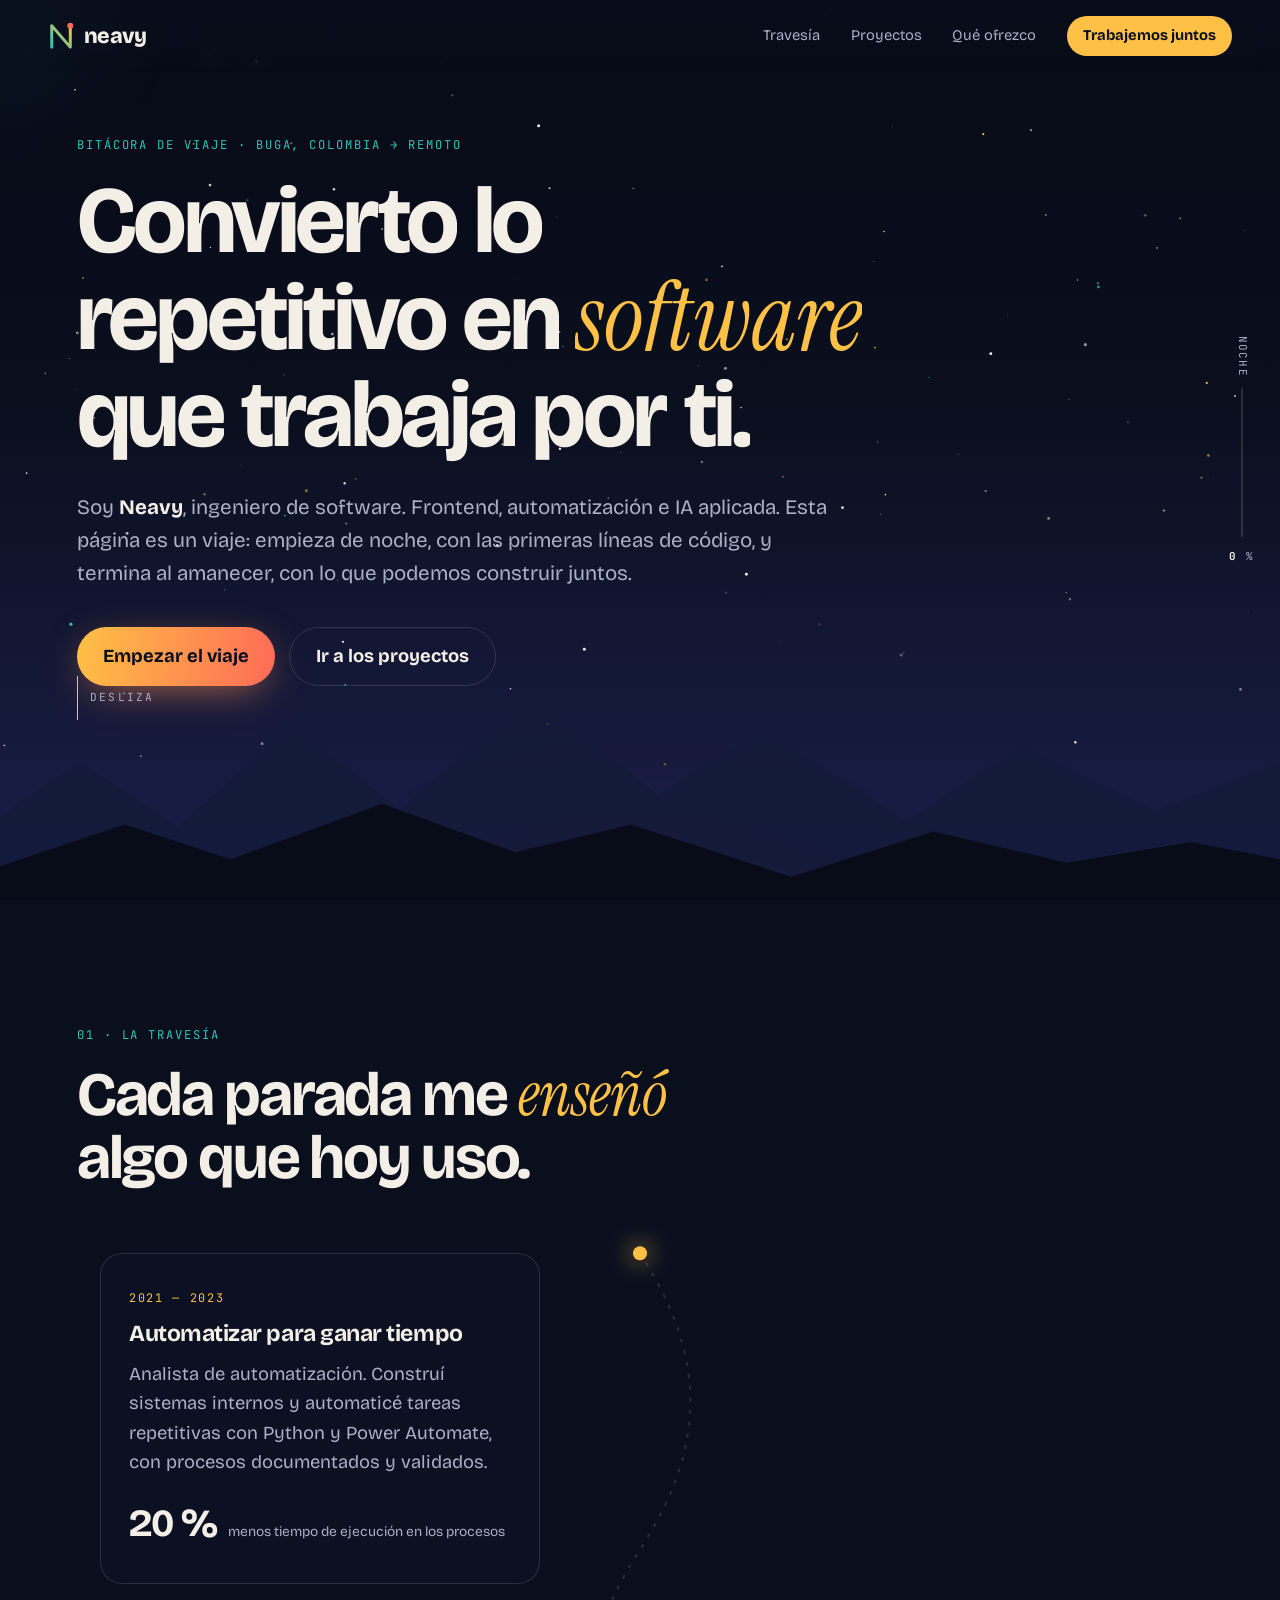
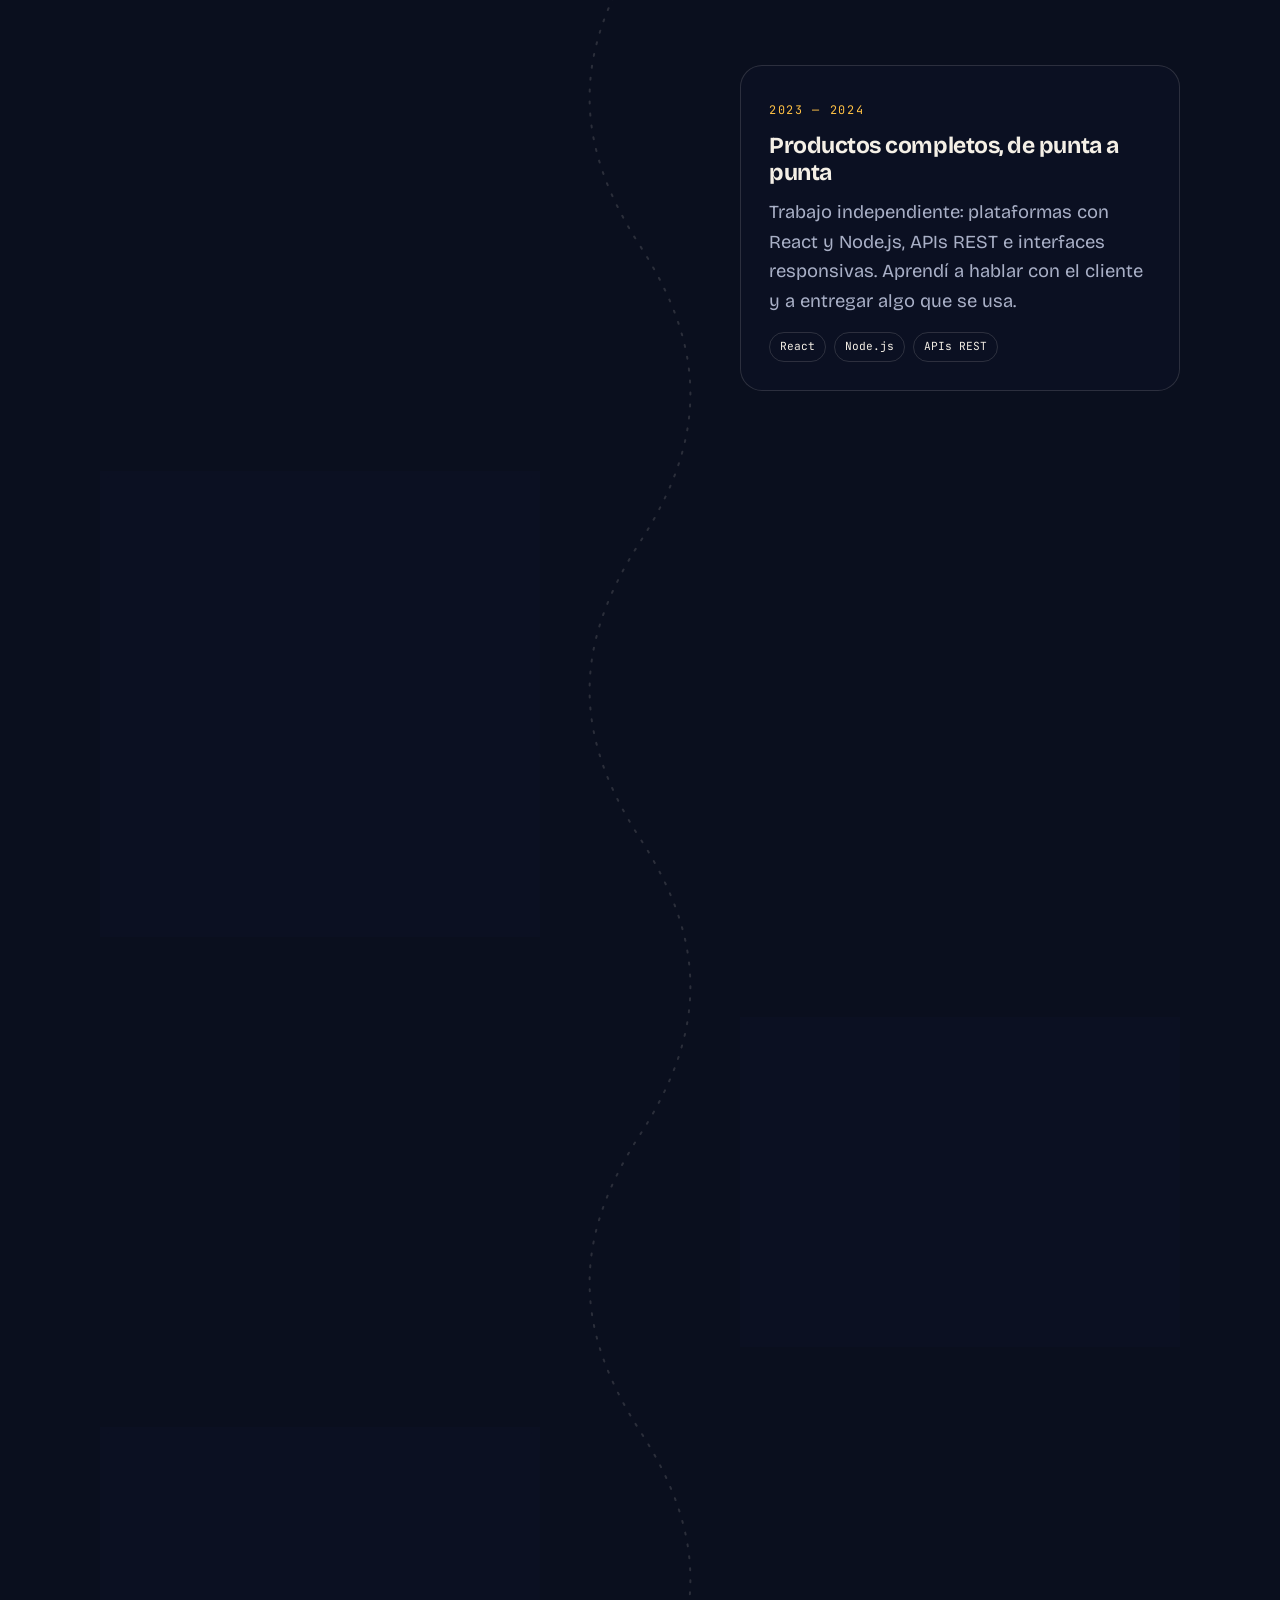
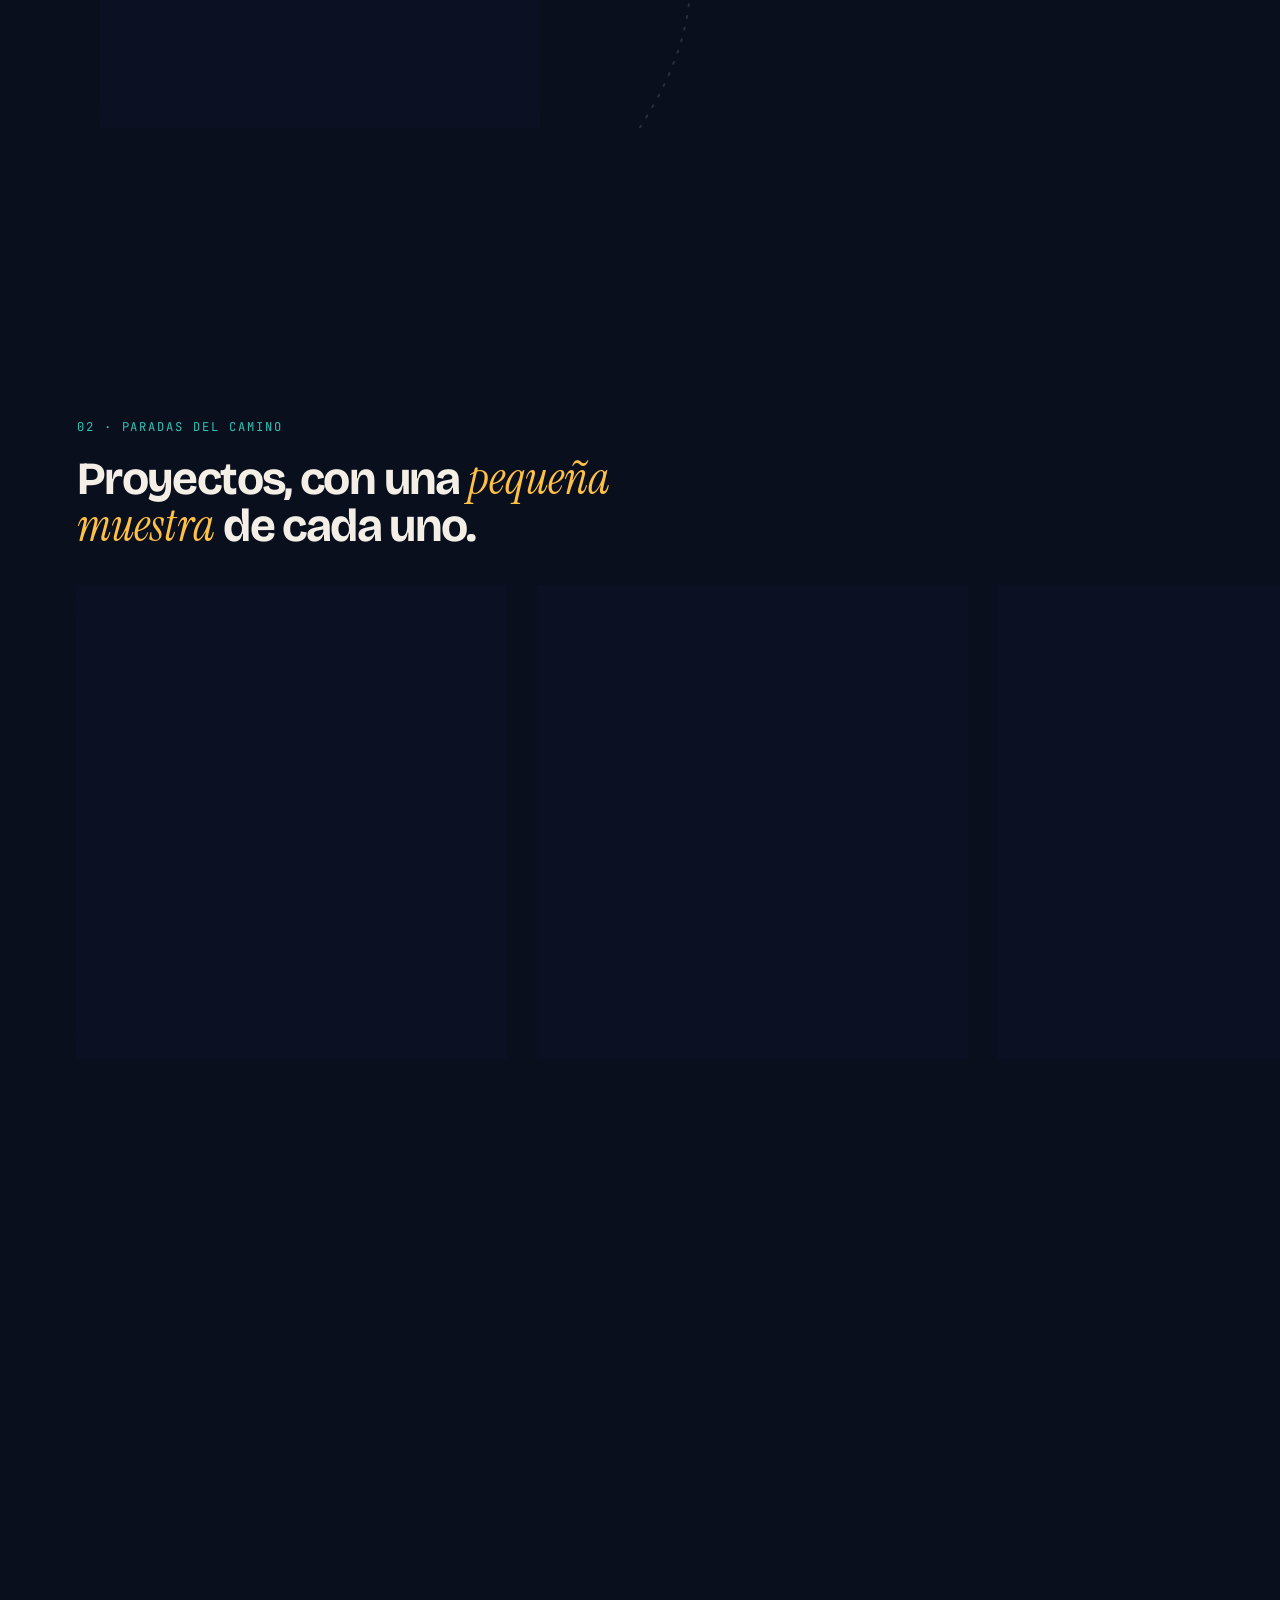
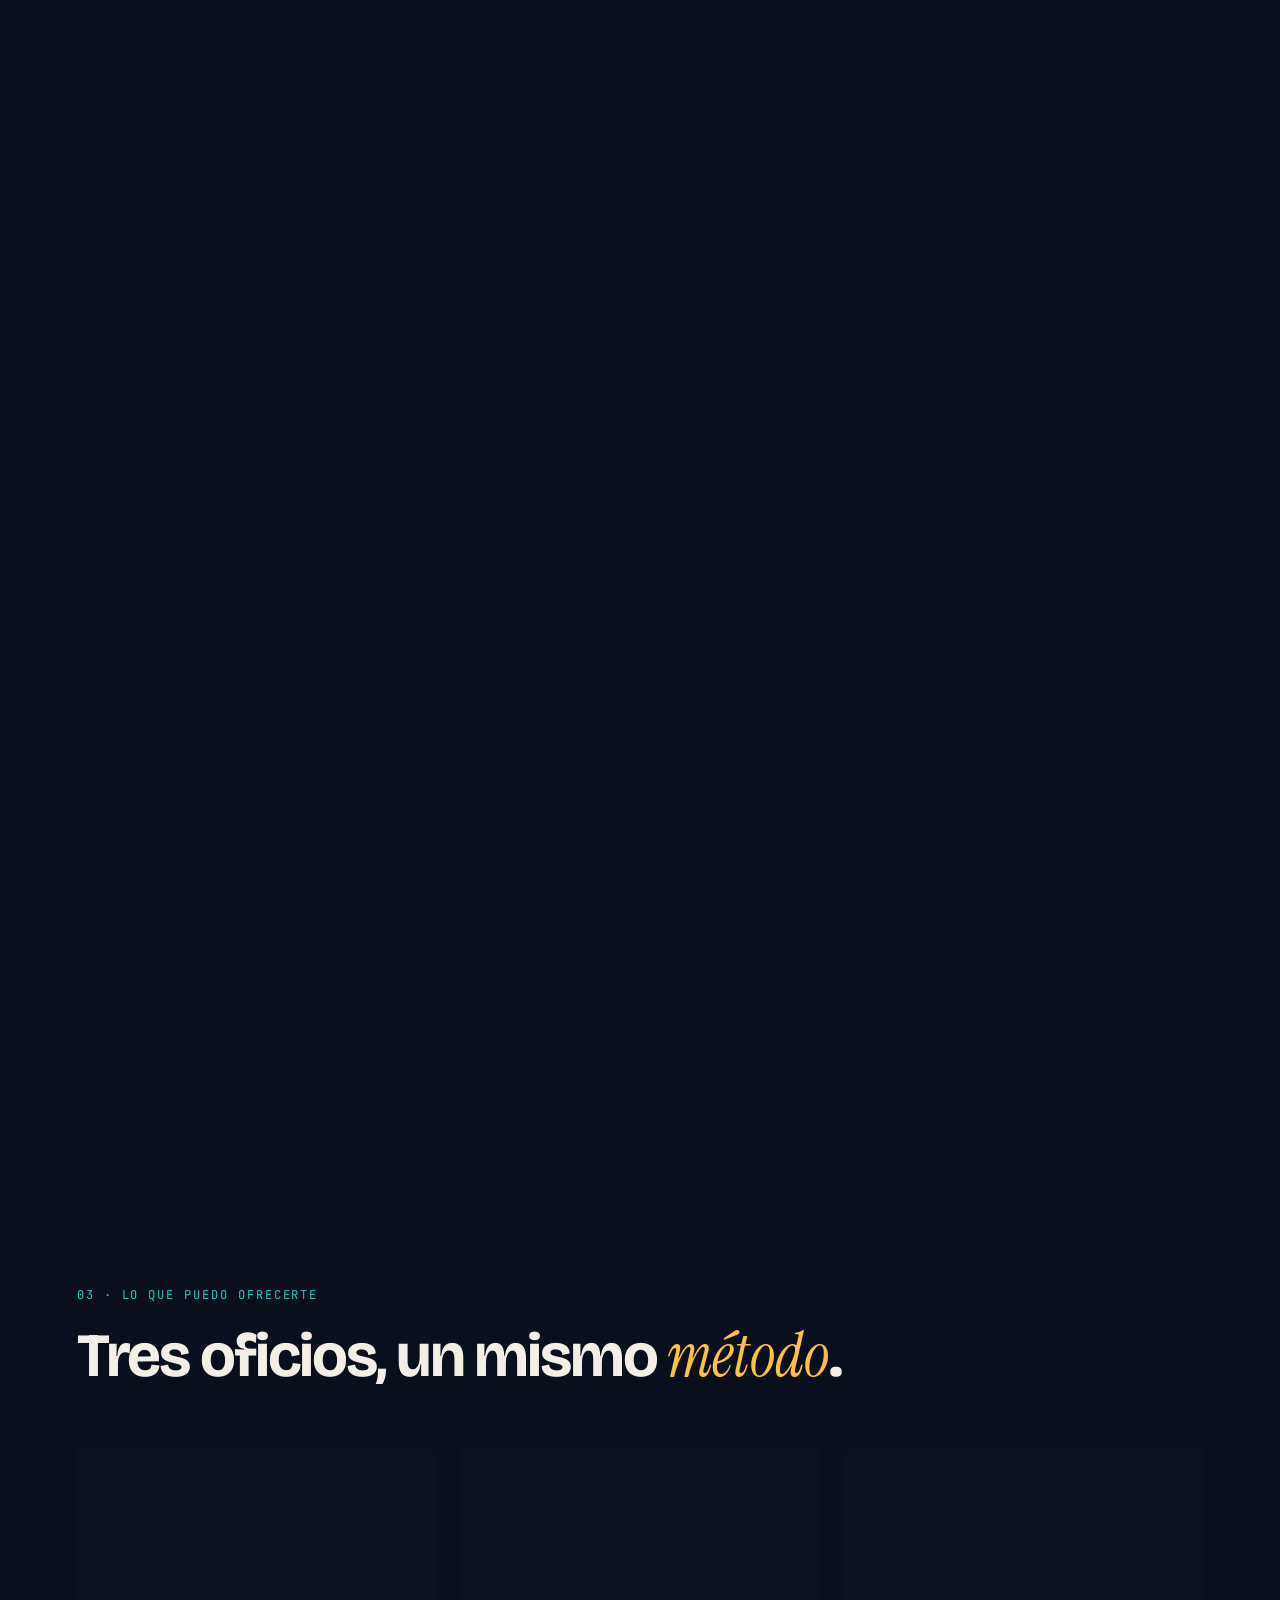
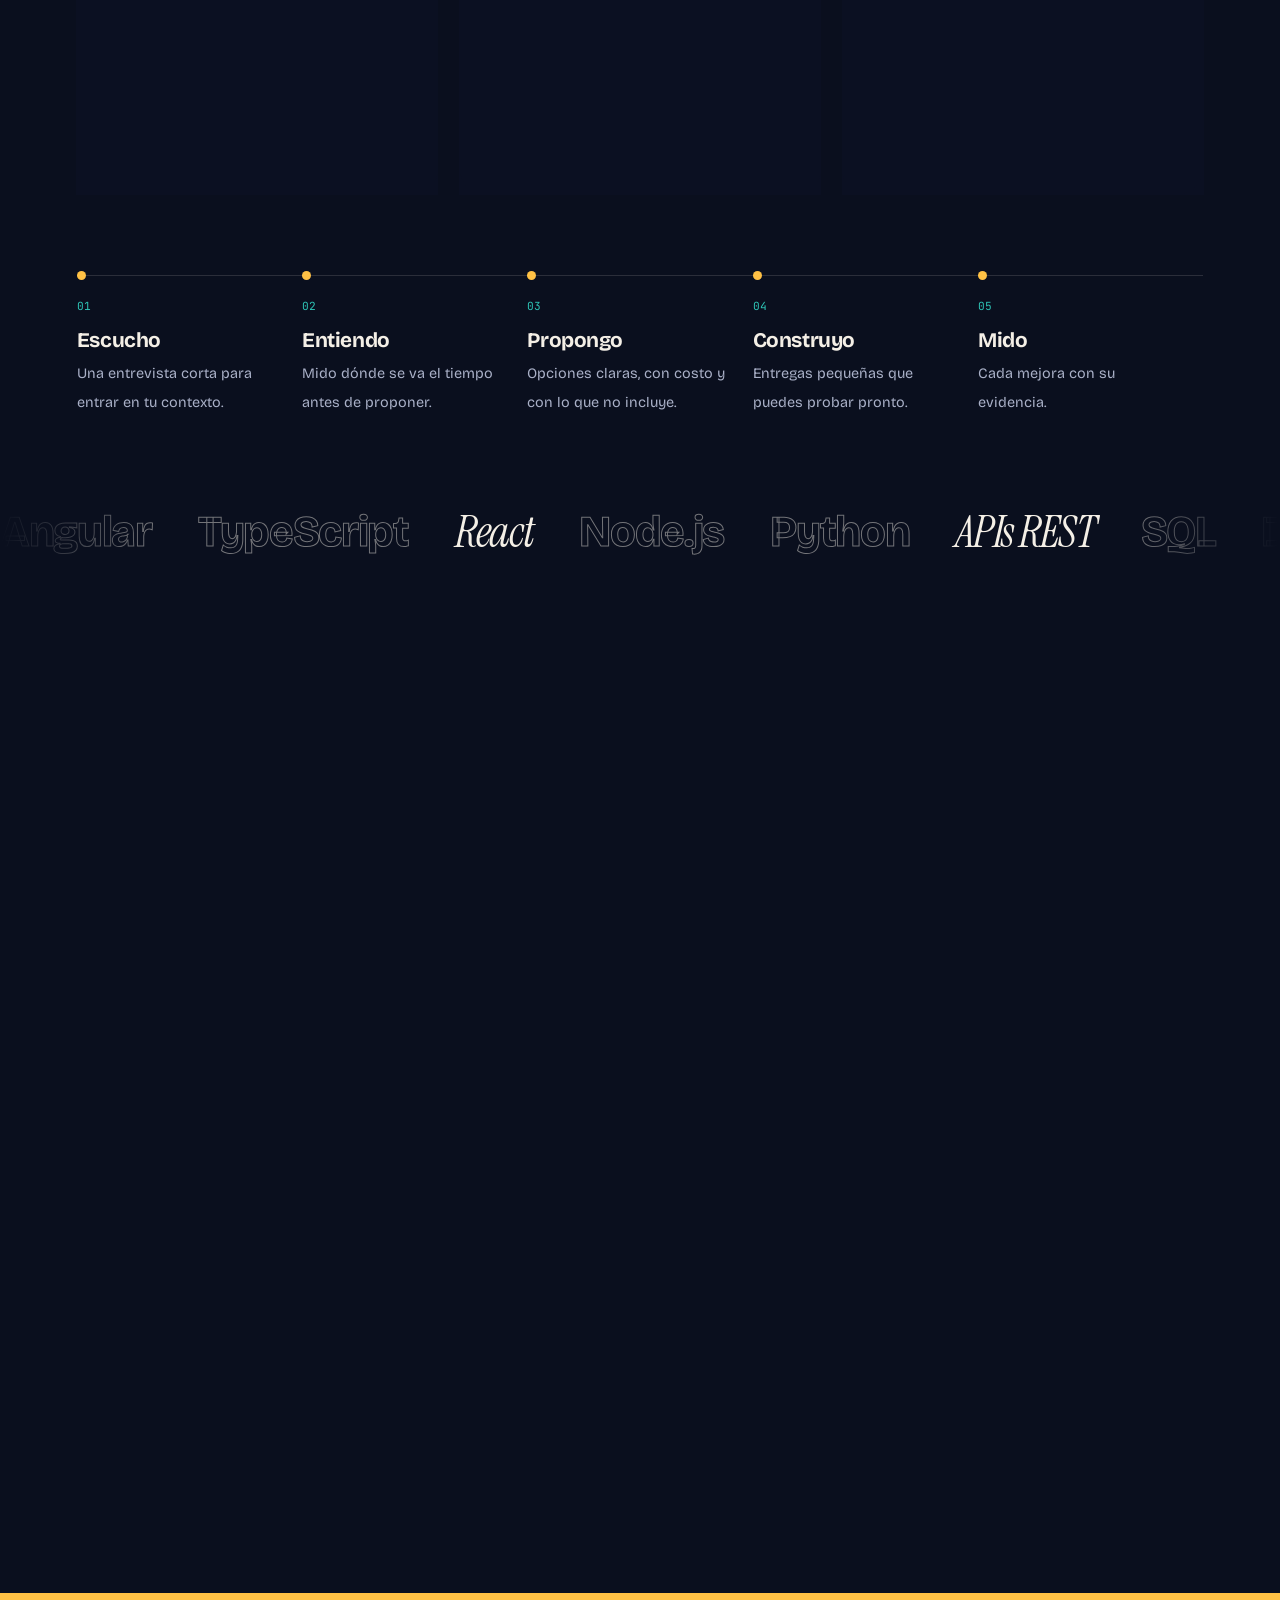
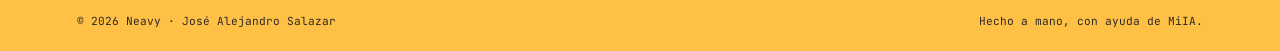
==== index.html @ fd8b1443 "Portafolio de Neavy: primera version" ====
<!doctype html>
<html lang="es">
<head>
<meta charset="utf-8">
<meta name="viewport" content="width=device-width, initial-scale=1">
<title>Neavy · Ingeniero de software</title>
<meta name="description" content="Portafolio de Neavy: frontend, automatización e IA aplicada. Un viaje de la noche al amanecer por sus proyectos.">
<link rel="preconnect" href="https://fonts.googleapis.com">
<link rel="preconnect" href="https://fonts.gstatic.com" crossorigin>
<link href="https://fonts.googleapis.com/css2?family=Bricolage+Grotesque:opsz,wght@12..96,300..800&family=Instrument+Serif:ital@0;1&family=JetBrains+Mono:wght@400;600&display=swap" rel="stylesheet">
<link rel="stylesheet" href="styles.css">
</head>
<body>

<!-- Cielo fijo: va de la noche al amanecer según el avance del viaje -->
<div class="sky" aria-hidden="true">
  <div class="sky__dawn"></div>
  <canvas class="sky__stars" id="stars"></canvas>
  <div class="sky__sun" id="sun"></div>
  <svg class="sky__range sky__range--far" viewBox="0 0 1440 220" preserveAspectRatio="none"><path d="M0 220V140l90-50 110 60 130-95 120 80 150-110 140 95 120-60 160 85 130-70 150 60 140-45v130z"/></svg>
  <svg class="sky__range sky__range--near" viewBox="0 0 1440 220" preserveAspectRatio="none"><path d="M0 220V170l140-60 120 50 170-80 150 70 130-40 180 75 160-65 150 45 140-30 100 25v110z"/></svg>
</div>
<div class="cursor-glow" id="glow" aria-hidden="true"></div>

<header class="nav">
  <a class="brand" href="#inicio" aria-label="Neavy, inicio">
    <svg viewBox="0 0 28 32" width="26" height="30" aria-hidden="true">
      <defs><linearGradient id="lg" x1="0" y1="1" x2="1" y2="0"><stop offset="0" stop-color="#2EC4B6"/><stop offset="1" stop-color="#FFC145"/></linearGradient></defs>
      <polyline points="4,28 4,5 24,28 24,6" fill="none" stroke="url(#lg)" stroke-width="3.2" stroke-linecap="round" stroke-linejoin="round"/>
      <circle cx="24" cy="5" r="3.2" fill="#FF6B57"/>
    </svg>
    <span>neavy</span>
  </a>
  <nav class="nav__links" aria-label="Secciones">
    <a href="#travesia">Travesía</a>
    <a href="#proyectos">Proyectos</a>
    <a href="#ofrezco">Qué ofrezco</a>
    <a class="nav__cta" href="#contacto">Trabajemos juntos</a>
  </nav>
</header>

<aside class="odometer" aria-hidden="true">
  <span class="odometer__label" id="odoLabel">Noche</span>
  <div class="odometer__track"><div class="odometer__fill" id="odoFill"></div></div>
  <span class="odometer__km"><b id="odoKm">0</b> %</span>
</aside>

<main>

<section class="hero" id="inicio">
  <p class="eyebrow reveal">Bitácora de viaje · Buga, Colombia → remoto</p>
  <h1 class="hero__title" data-split>Convierto lo repetitivo en <em>software</em> que trabaja por ti.</h1>
  <p class="hero__lead reveal">Soy <strong>Neavy</strong>, ingeniero de software. Frontend, automatización e IA aplicada.
    Esta página es un viaje: empieza de noche, con las primeras líneas de código, y termina al amanecer, con lo que podemos construir juntos.</p>
  <div class="hero__actions reveal">
    <a class="btn btn--sun magnetic" href="#travesia">Empezar el viaje</a>
    <a class="btn btn--ghost magnetic" href="#proyectos">Ir a los proyectos</a>
  </div>
  <div class="hero__scroll" aria-hidden="true"><span></span>desliza</div>
</section>

<section class="section travesia" id="travesia">
  <header class="section__head">
    <p class="eyebrow reveal">01 · La travesía</p>
    <h2 class="reveal">Cada parada me <em>enseñó</em> algo que hoy uso.</h2>
  </header>

  <div class="route" id="route">
    <svg class="route__svg" id="routeSvg" aria-hidden="true">
      <path id="routeBase" class="route__base"/>
      <path id="routeLine" class="route__line" stroke="#FFC145"/>
      <circle id="routeDot" class="route__dot" r="7"/>
    </svg>

    <article class="stop reveal">
      <span class="stop__year">2021 — 2023</span>
      <h3>Automatizar para ganar tiempo</h3>
      <p>Analista de automatización. Construí sistemas internos y automaticé tareas repetitivas con Python y Power Automate, con procesos documentados y validados.</p>
      <p class="stat"><b data-count="20" data-suffix=" %">0</b><span>menos tiempo de ejecución en los procesos</span></p>
    </article>

    <article class="stop reveal">
      <span class="stop__year">2023 — 2024</span>
      <h3>Productos completos, de punta a punta</h3>
      <p>Trabajo independiente: plataformas con React y Node.js, APIs REST e interfaces responsivas. Aprendí a hablar con el cliente y a entregar algo que se usa.</p>
      <p class="chips"><span>React</span><span>Node.js</span><span>APIs REST</span></p>
    </article>

    <article class="stop reveal">
      <span class="stop__year">Formación en IA</span>
      <h3>Modelos que salen del cuaderno</h3>
      <p>Entrené y desplegué modelos de aprendizaje automático con scikit-learn, TensorFlow, Docker y APIs.</p>
      <div class="stats">
        <p class="stat"><b data-count="92" data-suffix=" %">0</b><span>F1 ponderado con más de 50.000 imágenes</span></p>
        <p class="stat"><b data-count="86" data-suffix=" %">0</b><span>R² con más de 30 millones de registros</span></p>
        <p class="stat"><b data-count="75" data-prefix="60 → " data-suffix=" %">0</b><span>AUC, antes y después</span></p>
      </div>
    </article>

    <article class="stop reveal">
      <span class="stop__year">2025 — hoy</span>
      <h3>Frontend empresarial a escala</h3>
      <p>Angular y AngularJS en una aplicación de negocio grande: corrijo errores críticos, entrego funcionalidades en sprints y migro módulos de AngularJS a Angular moderno sin tocar la lógica de negocio.</p>
      <p class="chips"><span>Angular</span><span>TypeScript</span><span>RxJS</span><span>Equipos ágiles</span></p>
    </article>

    <article class="stop reveal">
      <span class="stop__year">2026</span>
      <h3>Una fábrica de software de bolsillo</h3>
      <p>Construí a <strong>MiIA</strong>, mi asistente y segundo cerebro, y con ese método entrevisto, entiendo el contexto de una persona o negocio y le construyo su propia solución.</p>
      <p class="chips"><span>Agentes</span><span>Automatización</span><span>Voz local</span></p>
    </article>
  </div>
</section>

<section class="section proyectos" id="proyectos">
  <div class="pin" id="pin">
    <header class="section__head section__head--pin">
      <p class="eyebrow">02 · Paradas del camino</p>
      <h2>Proyectos, con una <em>pequeña muestra</em> de cada uno.</h2>
    </header>
    <div class="track" id="track">

      <article class="card" style="--tone:var(--calima)">
        <div class="demo demo--term" data-demo="term">
          <div class="term__bar"><i></i><i></i><i></i><span>miia</span></div>
          <pre class="term__body" id="termBody" aria-label="Muestra: MiIA responde al comando klk"></pre>
        </div>
        <div class="card__text">
          <span class="card__n">01</span>
          <h3>MiIA</h3>
          <p>Mi asistente de organización: lee tarjetas y agenda, resume lo urgente cada mañana, avisa por eventos y trabaja con mis decisiones. Tiene memoria, rutinas en la nube y voz propia.</p>
          <p class="chips"><span>Agentes</span><span>Python</span><span>Rutinas</span><span>Voz local</span></p>
        </div>
      </article>

      <article class="card" style="--tone:var(--guayacan)">
        <div class="demo demo--doc" aria-label="Muestra: un borrador que se arma solo">
          <div class="doc">
            <b class="doc__tag">Borrador</b>
            <i style="--w:70%"></i><i style="--w:92%"></i><i style="--w:85%"></i><i class="hl" style="--w:60%"></i><i style="--w:88%"></i><i style="--w:40%"></i>
          </div>
          <div class="doc__meter"><span></span></div>
          <small>antecedente parecido encontrado</small>
        </div>
        <div class="card__text">
          <span class="card__n">02</span>
          <h3>Banco de Providencias</h3>
          <p>Aplicación de escritorio para un despacho judicial: busca decisiones anteriores parecidas y propone un borrador que la persona revisa y decide. Todo corre en local, sin subir documentos a ningún servicio.</p>
          <p class="chips"><span>Escritorio</span><span>Búsqueda local</span><span>Privacidad</span></p>
        </div>
      </article>

      <article class="card" style="--tone:var(--coral)">
        <div class="demo demo--inv" aria-label="Muestra: inventario con alerta de existencias">
          <div class="bars"><i style="--h:78%"></i><i style="--h:52%"></i><i class="low" style="--h:14%"></i><i style="--h:64%"></i><i style="--h:90%"></i><i style="--h:38%"></i></div>
          <small><b class="pulse"></b>existencias bajas en 1 artículo</small>
        </div>
        <div class="card__text">
          <span class="card__n">03</span>
          <h3>NeavyInventory</h3>
          <p>Plataforma de inventario para varias empresas a la vez: artículos, existencias y alertas en un solo lugar.</p>
          <p class="chips"><span>SaaS</span><span>Multiempresa</span><span>Full stack</span></p>
        </div>
      </article>

      <article class="card" style="--tone:var(--orquidea)">
        <div class="demo demo--wave" aria-label="Muestra: voz que se convierte en texto">
          <div class="wave"></div>
          <p class="wave__text">«…y así el audio se vuelve texto, sin internet.»</p>
        </div>
        <div class="card__text">
          <span class="card__n">04</span>
          <h3>Voz a texto, en local</h3>
          <p>Aplicación Android que transcribe audio en el propio dispositivo, sin nube ni tarjeta gráfica. La misma idea le da oído y voz a MiIA.</p>
          <p class="chips"><span>Android</span><span>Kotlin</span><span>Reconocimiento de voz</span></p>
        </div>
      </article>

      <article class="card" style="--tone:var(--calima)">
        <div class="demo demo--fin" aria-label="Muestra: gráfico de finanzas">
          <svg viewBox="0 0 300 120" preserveAspectRatio="none"><path class="fin__area" d="M0 96 40 80 80 88 120 58 160 66 200 36 240 44 300 16V120H0z"/><path class="fin__line" pathLength="1" d="M0 96 40 80 80 88 120 58 160 66 200 36 240 44 300 16"/></svg>
          <small>ahorro del mes <b>+12 %</b></small>
        </div>
        <div class="card__text">
          <span class="card__n">05</span>
          <h3>FinanzasKJ</h3>
          <p>Finanzas personales en pareja: ingresos, gastos y metas claras, para decidir con números y no con suposiciones.</p>
          <p class="chips"><span>Supabase</span><span>Web</span></p>
        </div>
      </article>

      <article class="card" style="--tone:var(--guayacan)">
        <div class="demo demo--score" aria-label="Muestra: marcador y puntos de una polla mundialista">
          <div class="score"><span>COL</span><b id="scoreA">2</b><em>:</em><b id="scoreB">1</b><span>BRA</span></div>
          <small>tu pronóstico acertó · <b>+3 pts</b></small>
        </div>
        <div class="card__text">
          <span class="card__n">06</span>
          <h3>Polla mundialista</h3>
          <p>Juego de pronósticos del Mundial para una marca de ropa: los clientes participan, suman puntos y la marca gana conversación.</p>
          <p class="chips"><span>Web</span><span>Marca</span><span>Juego</span></p>
        </div>
      </article>

    </div>
  </div>
</section>

<section class="section ofrezco" id="ofrezco">
  <header class="section__head">
    <p class="eyebrow reveal">03 · Lo que puedo ofrecerte</p>
    <h2 class="reveal">Tres oficios, un mismo <em>método</em>.</h2>
  </header>
  <div class="offers">
    <article class="offer tilt reveal">
      <span class="offer__icon" style="--tone:var(--calima)">◐</span>
      <h3>Frontend que se siente bien</h3>
      <p>Interfaces rápidas y cuidadas con Angular, React y TypeScript. También migraciones de código antiguo sin romper lo que ya funciona.</p>
    </article>
    <article class="offer tilt reveal">
      <span class="offer__icon" style="--tone:var(--guayacan)">↻</span>
      <h3>Automatización de procesos</h3>
      <p>Lo que hoy haces a mano cada día, hecho solo: Python, APIs, Power Automate y flujos programados que avisan cuando algo cambia.</p>
    </article>
    <article class="offer tilt reveal">
      <span class="offer__icon" style="--tone:var(--coral)">✦</span>
      <h3>IA aplicada a tu contexto</h3>
      <p>Un asistente hecho a tu medida, como MiIA: conoce tu trabajo, propone y ejecuta con tus decisiones. Con cuidado por la privacidad de tus datos.</p>
    </article>
  </div>

  <ol class="method">
    <li class="reveal"><b>Escucho</b><span>Una entrevista corta para entrar en tu contexto.</span></li>
    <li class="reveal"><b>Entiendo</b><span>Mido dónde se va el tiempo antes de proponer.</span></li>
    <li class="reveal"><b>Propongo</b><span>Opciones claras, con costo y con lo que no incluye.</span></li>
    <li class="reveal"><b>Construyo</b><span>Entregas pequeñas que puedes probar pronto.</span></li>
    <li class="reveal"><b>Mido</b><span>Cada mejora con su evidencia.</span></li>
  </ol>

  <div class="marquee" aria-label="Tecnologías">
    <div class="marquee__row">
      <span>Angular</span><span>TypeScript</span><span>React</span><span>Node.js</span><span>Python</span><span>APIs REST</span><span>SQL</span><span>Docker</span><span>Power Automate</span><span>Airflow</span><span>scikit-learn</span><span>TensorFlow</span>
      <span>Angular</span><span>TypeScript</span><span>React</span><span>Node.js</span><span>Python</span><span>APIs REST</span><span>SQL</span><span>Docker</span><span>Power Automate</span><span>Airflow</span><span>scikit-learn</span><span>TensorFlow</span>
    </div>
  </div>
</section>

<section class="section contacto" id="contacto">
  <p class="eyebrow reveal">04 · Amanecer</p>
  <h2 class="contacto__title" data-split>Trabajemos <em>juntos</em>.</h2>
  <p class="contacto__lead reveal">Cuéntame qué te quita tiempo. Te respondo con una idea concreta de cómo resolverlo.</p>
  <div class="hero__actions reveal">
    <a class="btn btn--sun btn--big magnetic" href="mailto:neabyop@gmail.com?subject=Hablemos%20de%20un%20proyecto">Escríbeme</a>
    <a class="btn btn--ghost magnetic" href="https://github.com/Neavy1" target="_blank" rel="noopener">GitHub</a>
  </div>
</section>

</main>

<footer class="foot">
  <span>© 2026 Neavy · José Alejandro Salazar</span>
  <span>Hecho a mano, con ayuda de MiIA.</span>
</footer>

<script src="main.js" defer></script>
</body>
</html>
---- styles.css ----
/* Marca Neavy · paleta "Amanecer en el Valle" */
:root {
  --noche: #0A0F1E;      /* tinta de la noche: fondo */
  --indigo: #1B1F4B;     /* cielo profundo */
  --calima: #2EC4B6;     /* agua del lago: calma, tecnología */
  --guayacan: #FFC145;   /* flor del guayacán: energía, sol */
  --coral: #FF6B57;      /* atardecer: calidez, acción */
  --orquidea: #B388EB;   /* orquídea: creatividad */
  --niebla: #F4EFE6;     /* texto principal */
  --bruma: #A9B0C7;      /* texto secundario */
  --linea: rgba(244, 239, 230, .14);
  --panel: rgba(13, 18, 38, .62);
  --display: "Bricolage Grotesque", system-ui, sans-serif;
  --serif: "Instrument Serif", Georgia, serif;
  --mono: "JetBrains Mono", ui-monospace, monospace;
  --p: 0; /* avance del viaje, 0 a 1 (lo escribe main.js) */
}

* { box-sizing: border-box; margin: 0; }
html { scroll-behavior: smooth; }
body {
  background: var(--noche);
  color: var(--niebla);
  font-family: var(--display);
  font-size: clamp(1rem, .95rem + .25vw, 1.15rem);
  line-height: 1.6;
  overflow-x: hidden;
  -webkit-font-smoothing: antialiased;
}
a { color: inherit; text-decoration: none; }
em { font-family: var(--serif); font-style: italic; font-weight: 400; color: var(--guayacan); letter-spacing: 0; }
strong { color: var(--niebla); font-weight: 700; }
:focus-visible { outline: 2px solid var(--guayacan); outline-offset: 4px; border-radius: 6px; }

/* ---------- Cielo ---------- */
.sky { position: fixed; inset: 0; z-index: -1; overflow: hidden;
  background: linear-gradient(180deg, #070A16 0%, var(--noche) 45%, var(--indigo) 100%); }
.sky__dawn { position: absolute; inset: 0; opacity: var(--p);
  background: linear-gradient(180deg, #14122E 0%, #2B1B4A 38%, #7A3558 68%, #E0694F 88%, #FFC145 100%); }
.sky__stars { position: absolute; inset: 0; width: 100%; height: 100%; opacity: calc(1 - var(--p) * .95); }
.sky__sun { position: absolute; left: 50%; bottom: 0; width: min(46vw, 520px); aspect-ratio: 1; border-radius: 50%;
  background: radial-gradient(circle, #FFE9A8 0%, var(--guayacan) 38%, var(--coral) 70%, transparent 71%);
  filter: blur(1px) drop-shadow(0 0 80px rgba(255, 150, 80, .55));
  transform: translate(-50%, calc(105% - var(--p) * 62%)); }
.sky__range { position: absolute; left: 0; bottom: -1px; width: 100%; }
.sky__range--far { height: 26vh; fill: #141A3A; opacity: .9; transform: translateY(calc(var(--p) * -14px)); }
.sky__range--near { height: 17vh; fill: #080B18; }
.cursor-glow { position: fixed; z-index: 0; left: 0; top: 0; width: 420px; height: 420px; border-radius: 50%;
  pointer-events: none; opacity: .5; translate: -50% -50%;
  background: radial-gradient(circle, rgba(46, 196, 182, .13), transparent 62%); }

/* ---------- Navegación ---------- */
.nav { position: fixed; z-index: 20; inset: 0 0 auto 0; display: flex; align-items: center; justify-content: space-between;
  padding: 16px clamp(16px, 4vw, 48px); backdrop-filter: blur(10px);
  background: linear-gradient(180deg, rgba(10, 15, 30, .7), transparent); }
.brand { display: flex; align-items: center; gap: 10px; font-weight: 800; font-size: 1.35rem; letter-spacing: -.03em; }
.nav__links { display: flex; align-items: center; gap: clamp(12px, 2.4vw, 32px); font-size: .92rem; color: var(--bruma); }
.nav__links a { transition: color .25s; }
.nav__links a:hover { color: var(--niebla); }
.nav__cta { color: var(--noche) !important; background: var(--guayacan); padding: 8px 16px; border-radius: 999px; font-weight: 700; }

.odometer { position: fixed; z-index: 15; right: clamp(10px, 2vw, 28px); top: 50%; translate: 0 -50%;
  display: flex; flex-direction: column; align-items: center; gap: 10px;
  font-family: var(--mono); font-size: .68rem; color: var(--bruma); text-transform: uppercase; letter-spacing: .12em; }
.odometer__label { writing-mode: vertical-rl; }
.odometer__track { width: 2px; height: 150px; background: var(--linea); border-radius: 2px; overflow: hidden; }
.odometer__fill { width: 100%; height: 100%; transform-origin: top; transform: scaleY(var(--p));
  background: linear-gradient(var(--calima), var(--guayacan), var(--coral)); }
.odometer__km b { color: var(--niebla); }

/* ---------- Base de secciones ---------- */
main { position: relative; z-index: 1; }
.section { padding: clamp(90px, 14vh, 170px) clamp(18px, 6vw, 96px); }
.section__head { max-width: 900px; margin-bottom: clamp(40px, 7vh, 80px); }
.eyebrow { font-family: var(--mono); font-size: .76rem; letter-spacing: .16em; text-transform: uppercase; color: var(--calima); margin-bottom: 18px; }
h1, h2 { font-weight: 700; letter-spacing: -.035em; line-height: 1.02; text-wrap: balance; }
h1 { font-size: clamp(2.7rem, 7.4vw, 6.6rem); }
h2 { font-size: clamp(2rem, 4.8vw, 4rem); }
h3 { font-size: clamp(1.25rem, 1.8vw, 1.6rem); letter-spacing: -.02em; line-height: 1.15; }
p { color: var(--bruma); }

.chips { display: flex; flex-wrap: wrap; gap: 8px; margin-top: 16px; }
.chips span { font-family: var(--mono); font-size: .7rem; padding: 5px 10px; border: 1px solid var(--linea); border-radius: 999px; color: var(--niebla); }

/* Entradas */
.reveal { opacity: 0; transform: translateY(28px); transition: opacity .9s cubic-bezier(.2, .7, .2, 1), transform .9s cubic-bezier(.2, .7, .2, 1); transition-delay: var(--d, 0s); }
.reveal.in { opacity: 1; transform: none; }
.word { display: inline-block; overflow: hidden; vertical-align: top; padding-bottom: .12em; margin-bottom: -.12em; }
.word > span { display: inline-block; transform: translateY(110%) rotate(6deg); transform-origin: left bottom;
  transition: transform 1s cubic-bezier(.2, .8, .2, 1); transition-delay: calc(var(--i) * 55ms); }
.in .word > span { transform: none; }

/* ---------- Hero ---------- */
.hero { min-height: 100svh; display: flex; flex-direction: column; justify-content: center; position: relative;
  padding: 120px clamp(18px, 6vw, 96px) 22vh; }
.hero__title { max-width: 15ch; }
.hero__lead { max-width: 58ch; margin-top: 28px; font-size: 1.12em; }
.hero__actions { display: flex; flex-wrap: wrap; gap: 14px; margin-top: 36px; }
.btn { display: inline-flex; align-items: center; justify-content: center; padding: 14px 26px; border-radius: 999px;
  font-weight: 700; transition: box-shadow .3s, background .3s, color .3s; will-change: transform; }
.btn--sun { color: var(--noche); background: linear-gradient(100deg, var(--guayacan), var(--coral)); box-shadow: 0 10px 40px -12px rgba(255, 140, 80, .8); }
.btn--sun:hover { box-shadow: 0 14px 60px -10px rgba(255, 160, 80, 1); }
.btn--ghost { border: 1px solid var(--linea); color: var(--niebla); }
.btn--ghost:hover { background: rgba(244, 239, 230, .08); }
.btn--big { padding: 20px 44px; font-size: 1.25rem; }
.hero__scroll { position: absolute; left: clamp(18px, 6vw, 96px); bottom: 20vh; display: flex; align-items: center; gap: 12px;
  font-family: var(--mono); font-size: .7rem; letter-spacing: .2em; text-transform: uppercase; color: var(--bruma); }
.hero__scroll span { width: 1px; height: 44px; background: var(--linea); position: relative; overflow: hidden; }
.hero__scroll span::after { content: ""; position: absolute; inset: 0; background: var(--guayacan); animation: drip 1.9s ease-in-out infinite; }
@keyframes drip { from { transform: translateY(-100%); } to { transform: translateY(100%); } }

/* ---------- Travesía ---------- */
.route { position: relative; max-width: 1080px; margin: 0 auto; display: grid; gap: clamp(46px, 9vh, 110px); }
.route__svg { position: absolute; left: 50%; top: 0; width: 160px; height: 100%; translate: -50% 0; overflow: visible; pointer-events: none; }
.route__base, .route__line { fill: none; stroke-width: 2; stroke-linecap: round; }
.route__base { stroke: var(--linea); stroke-dasharray: 2 10; }
.route__line { stroke-width: 3; filter: drop-shadow(0 0 8px rgba(255, 193, 69, .6)); }
.route__dot { fill: var(--guayacan); filter: drop-shadow(0 0 12px var(--guayacan)); }
.stop { width: min(100%, 440px); padding: 28px; border: 1px solid var(--linea); border-radius: 22px;
  background: var(--panel); backdrop-filter: blur(12px); }
.stop:nth-of-type(odd) { justify-self: start; }
.stop:nth-of-type(even) { justify-self: end; }
.stop__year { font-family: var(--mono); font-size: .74rem; letter-spacing: .14em; color: var(--guayacan); text-transform: uppercase; }
.stop h3 { margin: 10px 0 12px; }
.stats { display: grid; gap: 4px; }
.stat { display: flex; align-items: baseline; gap: 12px; margin-top: 16px; }
.stat b { font-size: clamp(1.7rem, 3vw, 2.5rem); color: var(--niebla); letter-spacing: -.03em; white-space: nowrap; font-variant-numeric: tabular-nums; }
.stat span { font-size: .86rem; }

/* ---------- Proyectos (desplazamiento horizontal anclado) ---------- */
.proyectos { padding-inline: 0; padding-block: 0; }
.pin { position: sticky; top: 0; height: 100svh; display: flex; flex-direction: column; justify-content: center; overflow: hidden; padding-top: 70px; }
.section__head--pin { padding-inline: clamp(18px, 6vw, 96px); margin-bottom: clamp(20px, 4vh, 44px); }
.section__head--pin h2 { font-size: clamp(1.7rem, 3.6vw, 3rem); }
.track { display: flex; gap: clamp(18px, 2.4vw, 34px); padding-inline: clamp(18px, 6vw, 96px); width: max-content; will-change: transform; }
.card { width: min(84vw, 430px); flex: none; border-radius: 26px; overflow: hidden; border: 1px solid var(--linea);
  background: var(--panel); backdrop-filter: blur(14px); display: flex; flex-direction: column;
  transition: transform .5s cubic-bezier(.2, .7, .2, 1), border-color .4s; }
.card:hover { transform: translateY(-8px); border-color: var(--tone); }
.card__text { padding: 22px 24px 26px; }
.card__text p { font-size: .93rem; }
.card__n { font-family: var(--mono); font-size: .7rem; color: var(--tone); letter-spacing: .16em; }
.card h3 { margin: 6px 0 10px; }
.demo { height: clamp(150px, 24vh, 210px); padding: 18px; position: relative; display: flex; flex-direction: column; justify-content: center; gap: 12px;
  background: radial-gradient(120% 120% at 0 0, color-mix(in srgb, var(--tone) 22%, transparent), transparent 60%), rgba(5, 8, 18, .55);
  border-bottom: 1px solid var(--linea); }
.demo small { font-family: var(--mono); font-size: .68rem; color: var(--bruma); display: flex; align-items: center; gap: 8px; }
.demo small b { color: var(--tone); }

.term__bar { display: flex; align-items: center; gap: 6px; font-family: var(--mono); font-size: .66rem; color: var(--bruma); }
.term__bar i { width: 8px; height: 8px; border-radius: 50%; background: var(--linea); }
.term__bar span { margin-left: auto; }
.term__body { font-family: var(--mono); font-size: .72rem; line-height: 1.55; color: var(--niebla); white-space: pre-wrap; min-height: 7.8em; }
.term__body::after { content: "▍"; color: var(--calima); animation: blink 1s steps(1) infinite; }
@keyframes blink { 50% { opacity: 0; } }

.doc { position: relative; display: grid; gap: 8px; padding: 14px; border-radius: 10px; background: rgba(244, 239, 230, .06); }
.doc i { height: 6px; width: var(--w); border-radius: 4px; background: rgba(244, 239, 230, .28); transform-origin: left; animation: write 5s ease-in-out infinite; }
.doc i:nth-child(3) { animation-delay: .25s; } .doc i:nth-child(4) { animation-delay: .5s; } .doc i:nth-child(5) { animation-delay: .75s; }
.doc i:nth-child(6) { animation-delay: 1s; } .doc i:nth-child(7) { animation-delay: 1.25s; }
.doc i.hl { background: var(--guayacan); }
.doc__tag { position: absolute; right: 10px; top: -10px; font-family: var(--mono); font-size: .6rem; padding: 3px 8px; border-radius: 6px; background: var(--guayacan); color: var(--noche); }
.doc__meter { height: 4px; border-radius: 4px; background: var(--linea); overflow: hidden; }
.doc__meter span { display: block; height: 100%; width: 75%; background: var(--guayacan); transform-origin: left; animation: write 5s ease-in-out infinite; }
@keyframes write { 0% { transform: scaleX(0); } 35%, 88% { transform: scaleX(1); } 100% { transform: scaleX(0); } }

.bars { display: flex; align-items: flex-end; gap: 10px; height: 100px; }
.bars i { flex: 1; height: var(--h); border-radius: 6px 6px 2px 2px; background: linear-gradient(var(--coral), rgba(255, 107, 87, .25)); transform-origin: bottom; animation: grow 4s ease-in-out infinite alternate; }
.bars i:nth-child(even) { animation-delay: -1.3s; }
.bars i.low { background: var(--guayacan); animation: lowpulse 1.2s ease-in-out infinite; }
@keyframes grow { from { transform: scaleY(.72); } to { transform: scaleY(1); } }
@keyframes lowpulse { 50% { opacity: .35; } }
.pulse { width: 8px; height: 8px; border-radius: 50%; background: var(--guayacan); animation: lowpulse 1.2s infinite; }

.wave { display: flex; align-items: center; gap: 4px; height: 64px; }
.wave i { flex: 1; border-radius: 3px; background: var(--orquidea); height: 100%; transform: scaleY(var(--s, .3)); animation: wave 1.1s ease-in-out infinite alternate; animation-delay: calc(var(--i) * -70ms); }
@keyframes wave { from { transform: scaleY(.12); } to { transform: scaleY(var(--s, .8)); } }
.wave__text { font-family: var(--serif); font-style: italic; font-size: 1.02rem; color: var(--niebla); overflow: hidden; white-space: nowrap; width: 0; animation: typing 6s steps(46) infinite; }
@keyframes typing { 0% { width: 0; } 60%, 92% { width: 100%; } 100% { width: 0; } }

.demo--fin svg { width: 100%; height: 100px; }
.fin__area { fill: color-mix(in srgb, var(--calima) 18%, transparent); }
.fin__line { fill: none; stroke: var(--calima); stroke-width: 3; stroke-linecap: round; stroke-dasharray: 1; animation: draw 5s ease-in-out infinite; }
@keyframes draw { 0% { stroke-dashoffset: 1; } 45%, 90% { stroke-dashoffset: 0; } 100% { stroke-dashoffset: 1; } }

.score { display: flex; align-items: center; justify-content: center; gap: 14px; font-family: var(--mono); color: var(--bruma); font-size: .8rem; }
.score b { font-family: var(--display); font-size: 3.2rem; color: var(--niebla); line-height: 1; font-variant-numeric: tabular-nums; }
.score b.bump { animation: bump .5s cubic-bezier(.2, 1.6, .4, 1); }
.score em { color: var(--guayacan); font-size: 2rem; }
.demo--score small { justify-content: center; }
@keyframes bump { from { transform: translateY(-40%) scale(1.3); color: var(--guayacan); } }

/* ---------- Ofrezco ---------- */
.offers { display: grid; grid-template-columns: repeat(auto-fit, minmax(260px, 1fr)); gap: 22px; perspective: 1200px; }
.offer { padding: 30px; border-radius: 24px; border: 1px solid var(--linea); background: var(--panel); backdrop-filter: blur(12px); transform-style: preserve-3d; }
.offer__icon { display: grid; place-items: center; width: 52px; height: 52px; border-radius: 16px; font-size: 1.5rem; color: var(--tone);
  background: color-mix(in srgb, var(--tone) 16%, transparent); margin-bottom: 20px; }
.offer h3 { margin-bottom: 10px; }
.method { list-style: none; padding: 0; margin: clamp(50px, 9vh, 100px) 0; display: grid; grid-template-columns: repeat(auto-fit, minmax(170px, 1fr)); gap: 0; counter-reset: paso; }
.method li { counter-increment: paso; padding: 22px 20px 0 0; border-top: 1px solid var(--linea); position: relative; }
.method li::before { content: "0" counter(paso); font-family: var(--mono); font-size: .7rem; color: var(--calima); display: block; margin-bottom: 8px; }
.method li::after { content: ""; position: absolute; top: -5px; left: 0; width: 9px; height: 9px; border-radius: 50%; background: var(--guayacan); }
.method b { display: block; font-size: 1.3rem; letter-spacing: -.02em; }
.method span { font-size: .9rem; color: var(--bruma); }
.marquee { overflow: hidden; margin-inline: calc(clamp(18px, 6vw, 96px) * -1); mask-image: linear-gradient(90deg, transparent, #000 12%, #000 88%, transparent); }
.marquee__row { display: flex; gap: 46px; width: max-content; animation: marquee 38s linear infinite; font-size: clamp(1.5rem, 3.4vw, 2.8rem); font-weight: 700; letter-spacing: -.03em; color: transparent; -webkit-text-stroke: 1px rgba(244, 239, 230, .45); }
.marquee__row span:nth-child(3n) { color: var(--niebla); -webkit-text-stroke: 0; font-family: var(--serif); font-style: italic; font-weight: 400; }
@keyframes marquee { to { transform: translateX(-50%); } }

/* ---------- Contacto ---------- */
.contacto { min-height: 100svh; display: flex; flex-direction: column; justify-content: center; align-items: center; text-align: center; padding-bottom: 30vh; }
.contacto__title { font-size: clamp(3.2rem, 11vw, 10rem); }
.contacto__title em { color: var(--niebla); }
.contacto__lead { max-width: 46ch; margin-top: 22px; color: var(--niebla); font-size: 1.15em; }
.contacto .hero__actions { justify-content: center; }
.foot { position: relative; z-index: 1; display: flex; flex-wrap: wrap; gap: 8px 24px; justify-content: space-between;
  padding: 20px clamp(18px, 6vw, 96px); font-family: var(--mono); font-size: .7rem; color: rgba(10, 15, 30, .85); background: var(--guayacan); }

@media (max-width: 1100px) { .odometer { display: none; } }

/* ---------- Pantallas pequeñas ---------- */
@media (max-width: 820px) {
  .nav__links a:not(.nav__cta) { display: none; }
  .odometer, .cursor-glow { display: none; }
  .route__svg { left: 14px; translate: 0 0; width: 28px; }
  .stop, .stop:nth-of-type(even) { justify-self: stretch; width: auto; margin-left: 44px; }
  .pin { position: static; height: auto; padding-block: 90px 60px; }
  .track { width: auto; overflow-x: auto; scroll-snap-type: x mandatory; padding-bottom: 16px; transform: none !important; }
  .card { scroll-snap-align: center; }
  .hero__scroll { display: none; }
}

/* ---------- Menos movimiento ---------- */
@media (prefers-reduced-motion: reduce) {
  html { scroll-behavior: auto; }
  *, *::before, *::after { animation: none !important; transition: none !important; }
  .reveal, .word > span { opacity: 1; transform: none; }
  .wave__text { width: 100%; }
  .fin__line { stroke-dashoffset: 0; }
  .pin { position: static; height: auto; padding-block: 90px 60px; }
  .track { width: auto; overflow-x: auto; transform: none !important; padding-bottom: 16px; }
  .cursor-glow { display: none; }
}
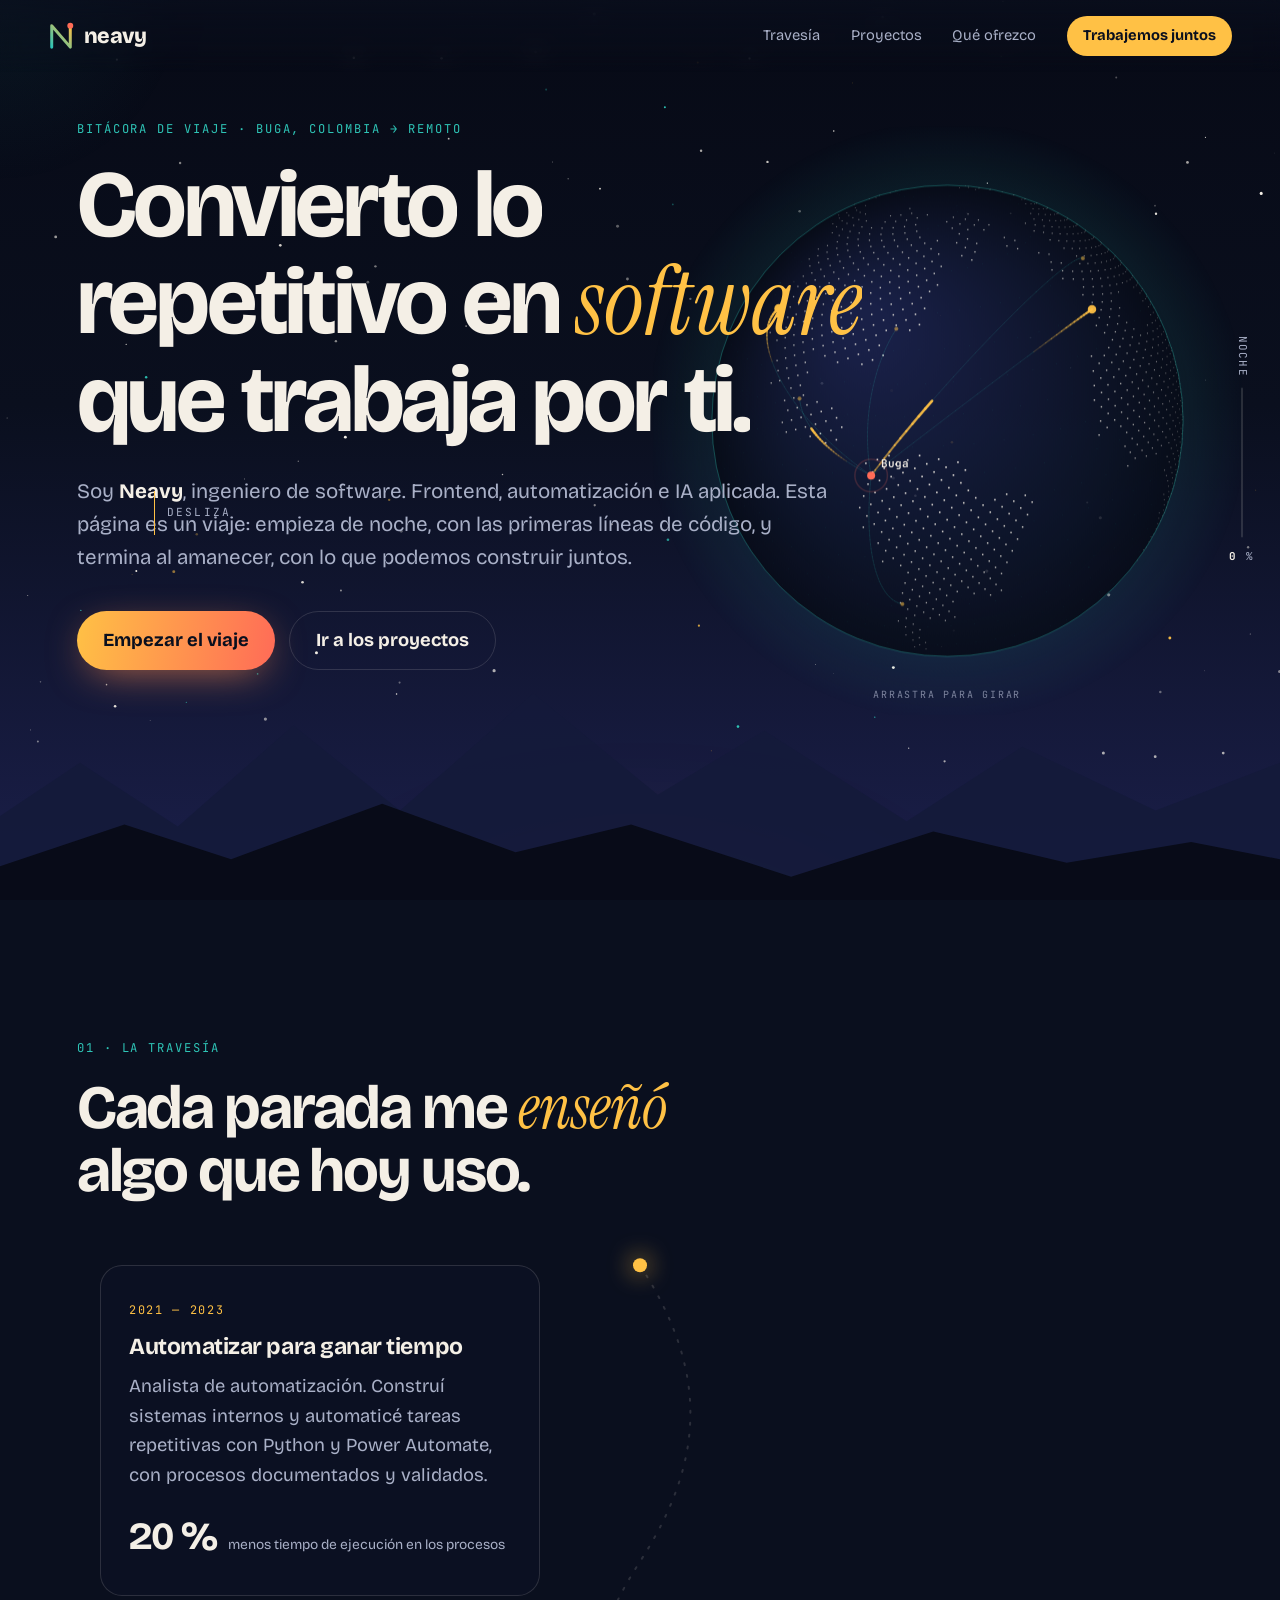
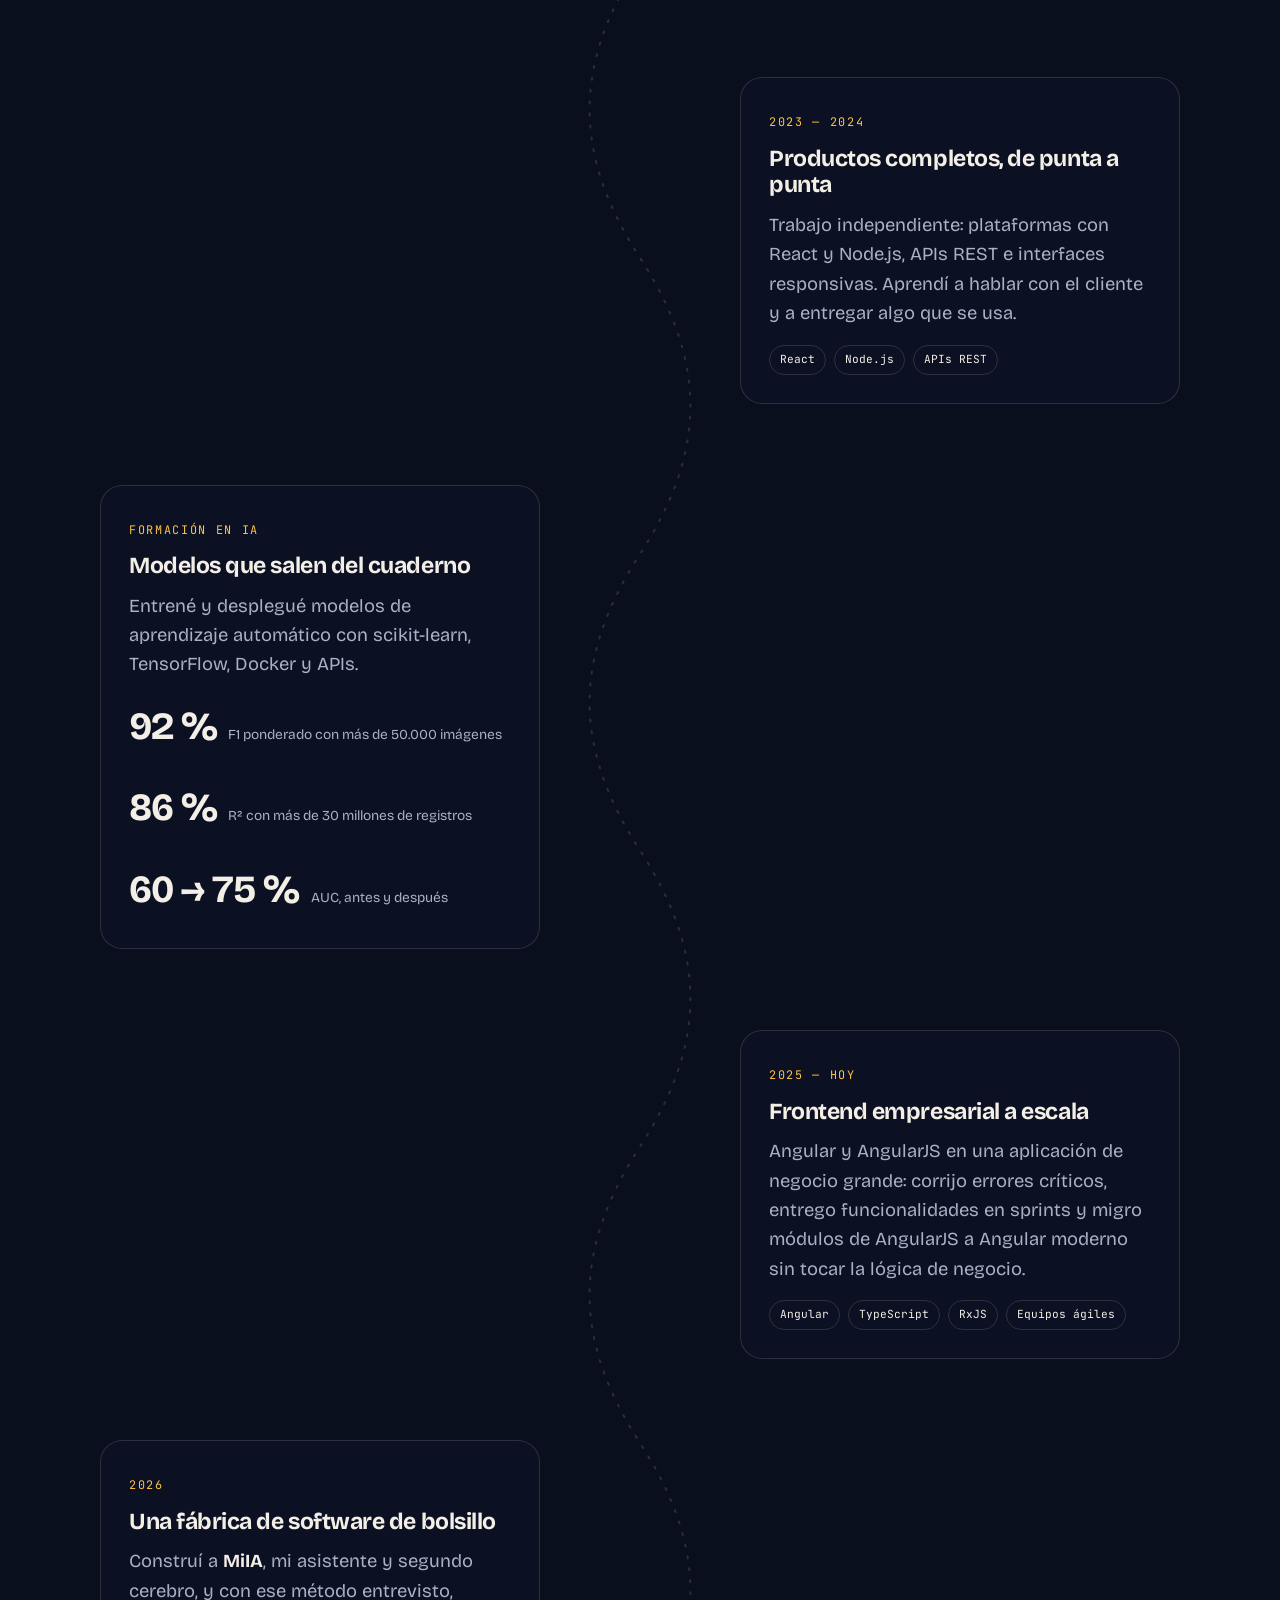
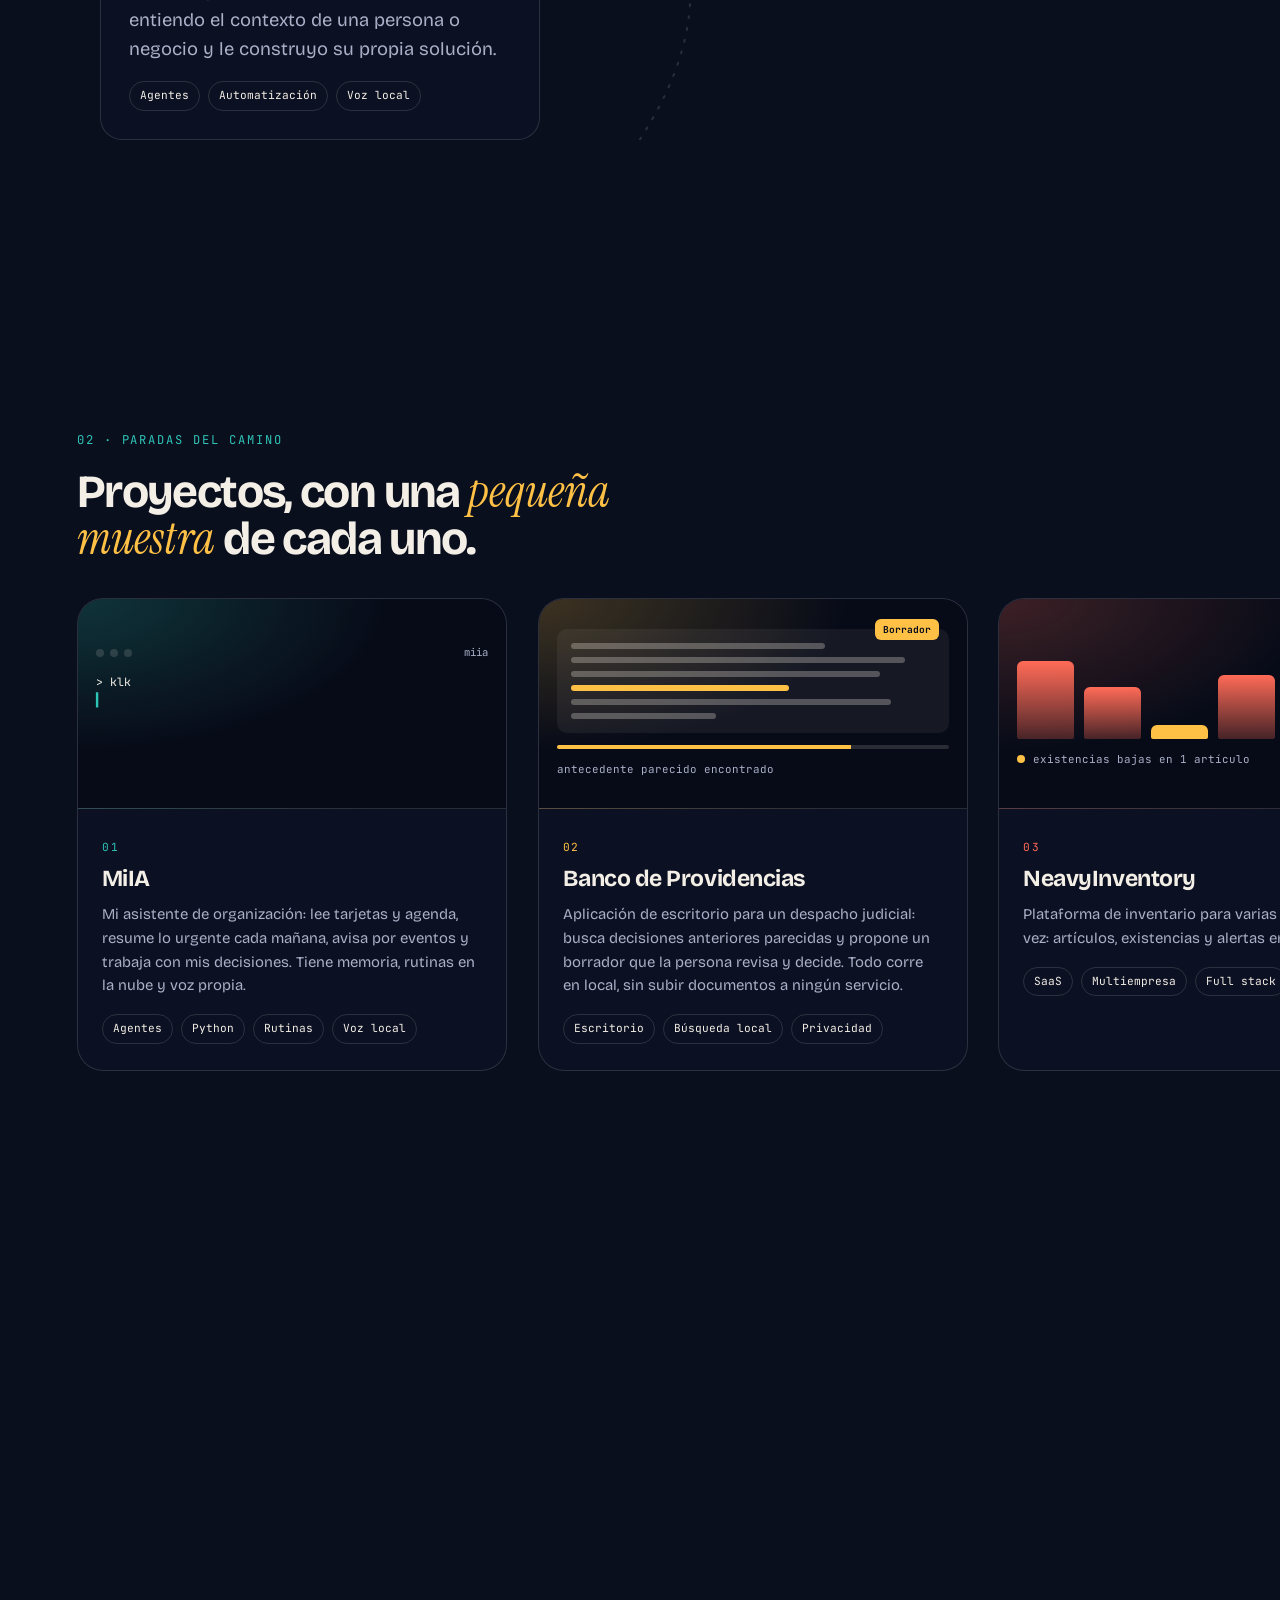
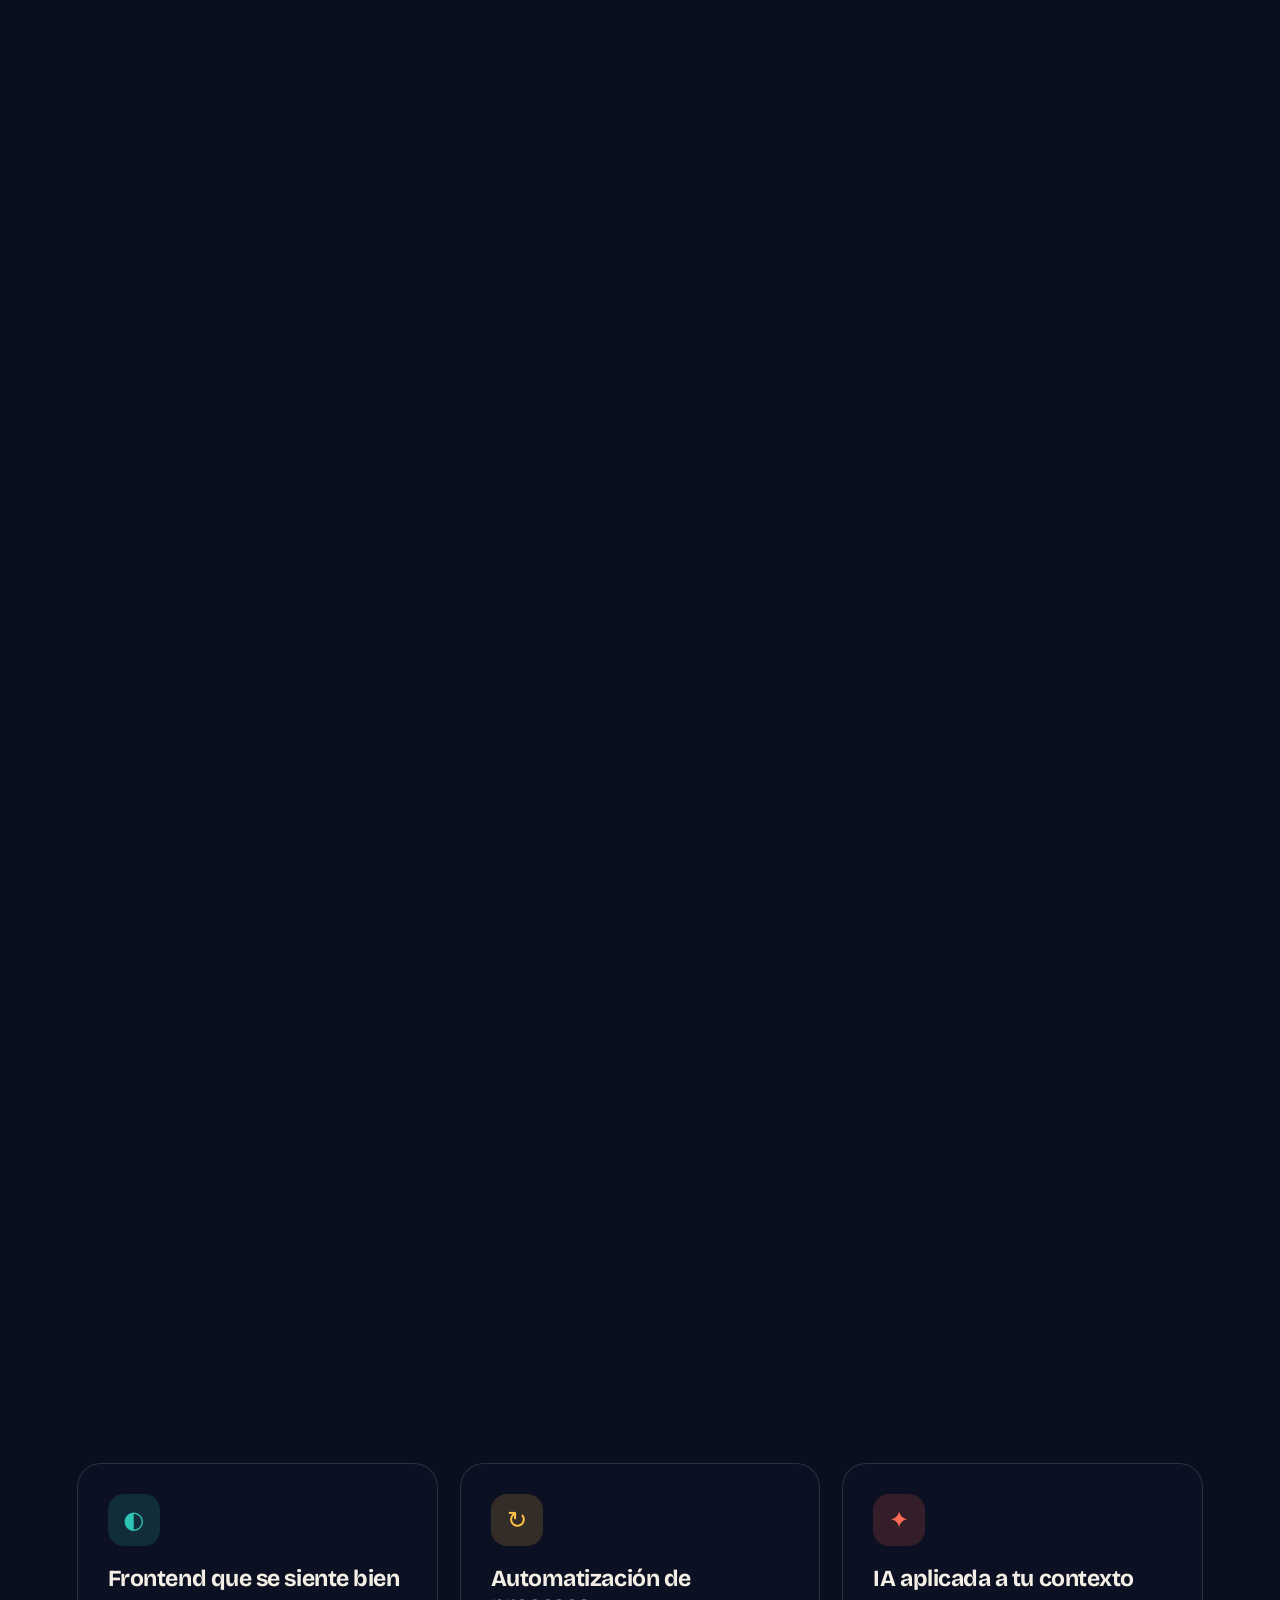
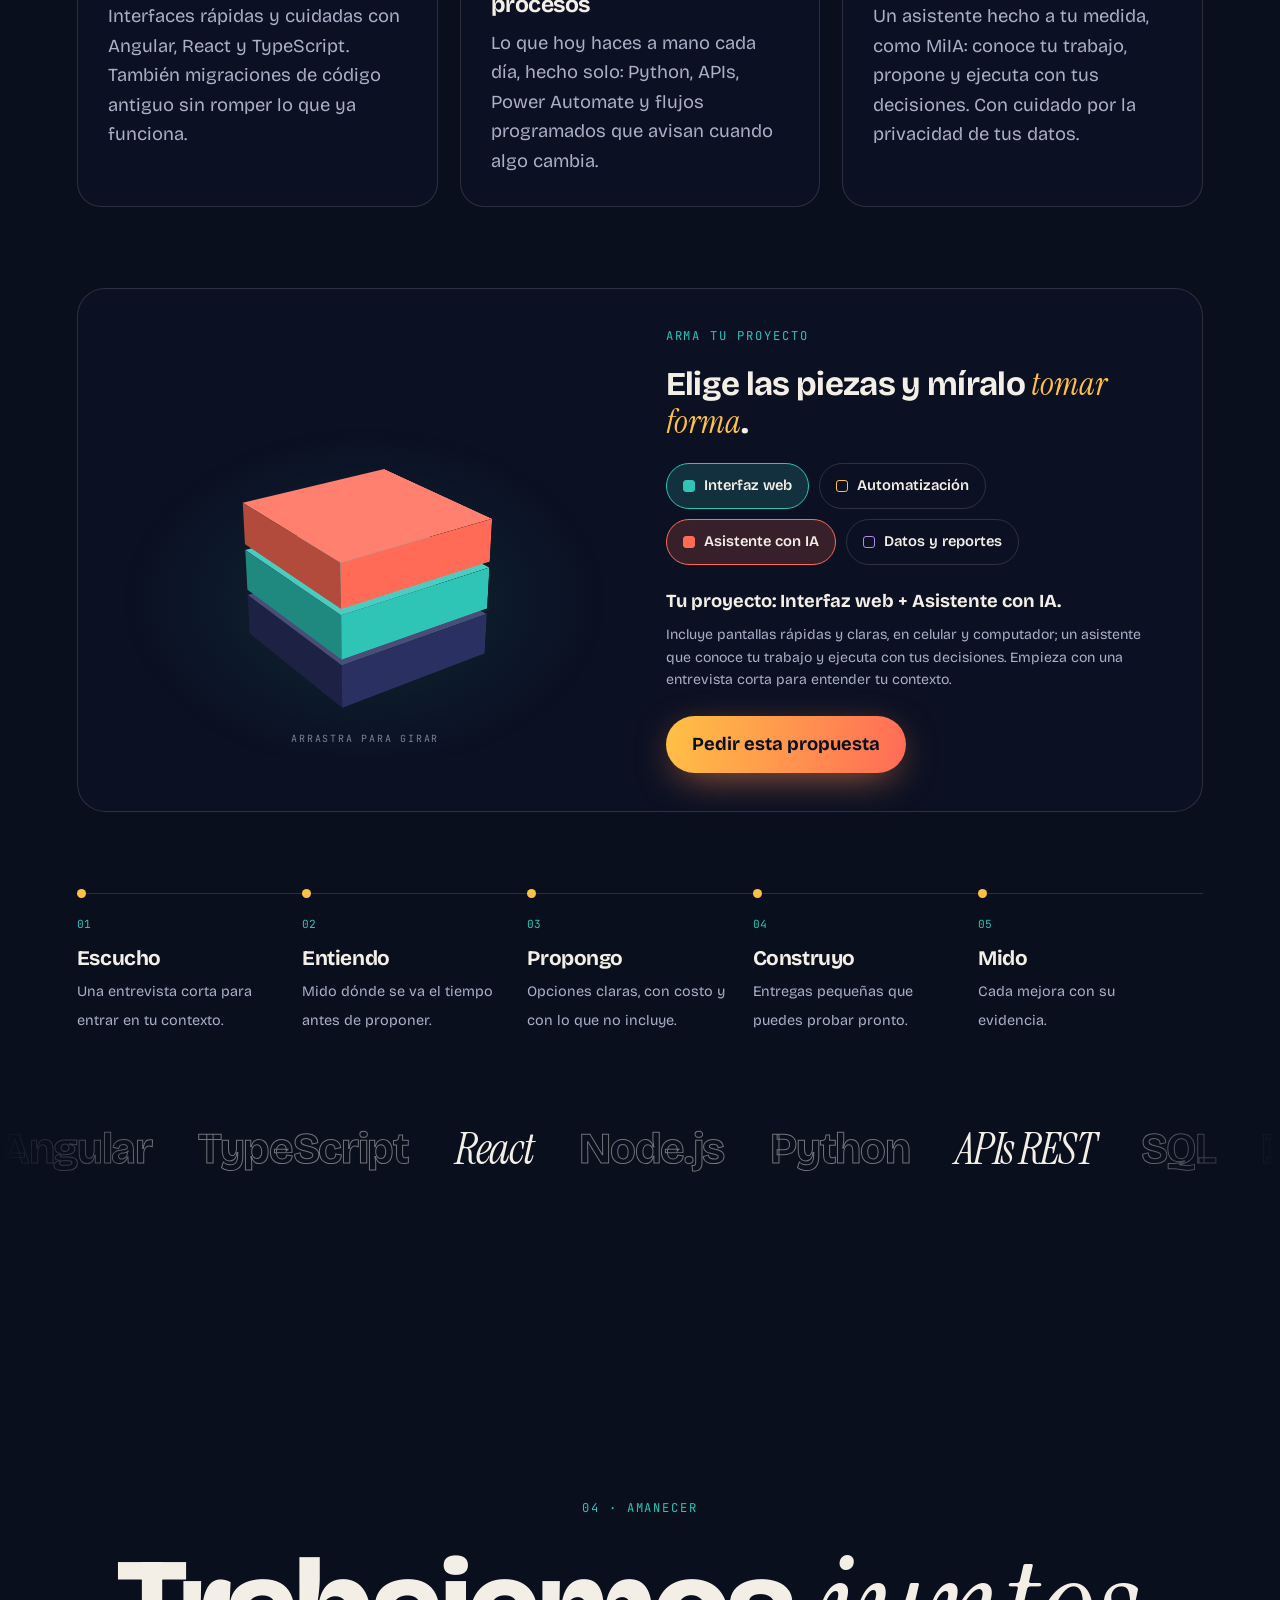
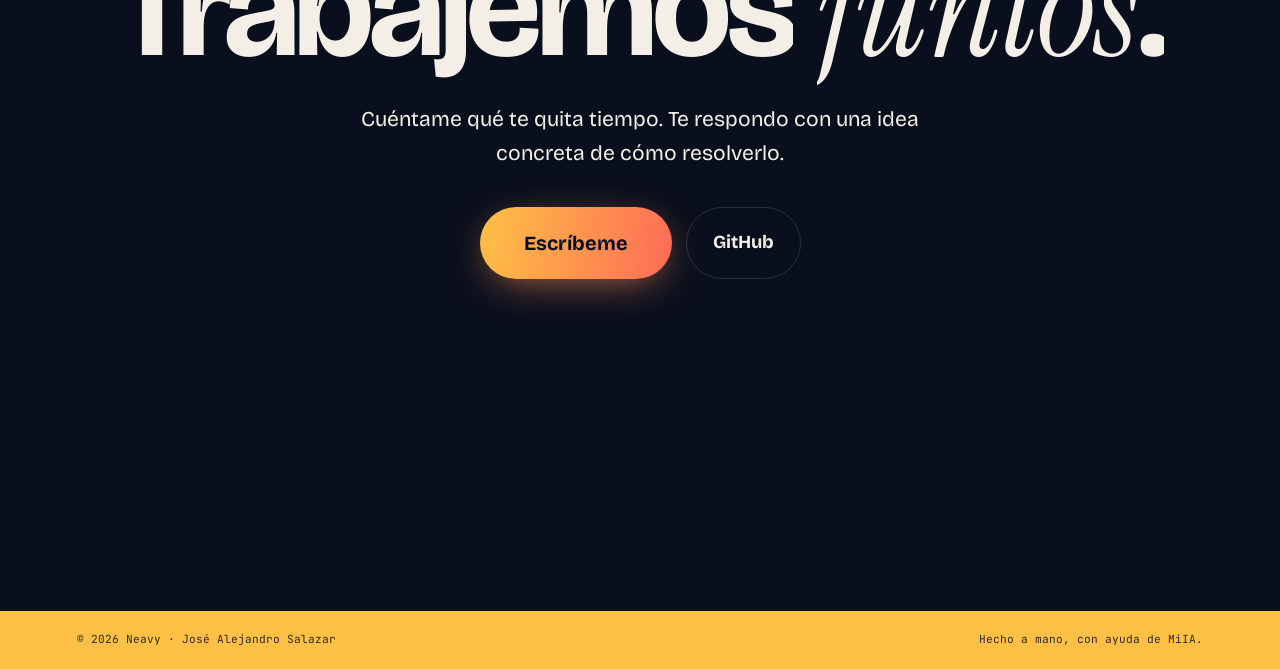
==== commit 2a8cf39b: "Portafolio: globo 3D en el inicio, tarjetas que giran y armador de proyectos en 3D" ====
--- a/index.html
+++ b/index.html
@@ -48,6 +48,10 @@
 <main>
 
 <section class="hero" id="inicio">
+  <div class="hero__globe" aria-hidden="true">
+    <canvas id="globe"></canvas>
+    <span class="hero__globe-hint">arrastra para girar</span>
+  </div>
   <p class="eyebrow reveal">Bitácora de viaje · Buga, Colombia → remoto</p>
   <h1 class="hero__title" data-split>Convierto lo repetitivo en <em>software</em> que trabaja por ti.</h1>
   <p class="hero__lead reveal">Soy <strong>Neavy</strong>, ingeniero de software. Frontend, automatización e IA aplicada.
@@ -230,6 +234,25 @@
     </article>
   </div>
 
+  <div class="builder reveal" id="builder">
+    <div class="builder__stage" id="stage" aria-hidden="true">
+      <div class="builder__scene" id="scene"></div>
+      <span class="builder__hint">arrastra para girar</span>
+    </div>
+    <div class="builder__panel">
+      <p class="eyebrow">Arma tu proyecto</p>
+      <h3>Elige las piezas y míralo <em>tomar forma</em>.</h3>
+      <div class="builder__opts" role="group" aria-label="Piezas del proyecto">
+        <button type="button" class="opt" data-piece="ui" aria-pressed="true" style="--tone:var(--calima)">Interfaz web</button>
+        <button type="button" class="opt" data-piece="auto" aria-pressed="false" style="--tone:var(--guayacan)">Automatización</button>
+        <button type="button" class="opt" data-piece="ia" aria-pressed="true" style="--tone:var(--coral)">Asistente con IA</button>
+        <button type="button" class="opt" data-piece="data" aria-pressed="false" style="--tone:var(--orquidea)">Datos y reportes</button>
+      </div>
+      <p class="builder__out" id="builderOut" aria-live="polite"></p>
+      <a class="btn btn--sun magnetic" id="builderCta" href="mailto:neabyop@gmail.com">Pedir esta propuesta</a>
+    </div>
+  </div>
+
   <ol class="method">
     <li class="reveal"><b>Escucho</b><span>Una entrevista corta para entrar en tu contexto.</span></li>
     <li class="reveal"><b>Entiendo</b><span>Mido dónde se va el tiempo antes de proponer.</span></li>
--- a/styles.css
+++ b/styles.css
@@ -241,3 +241,73 @@
   .track { width: auto; overflow-x: auto; transform: none !important; padding-bottom: 16px; }
   .cursor-glow { display: none; }
 }
+
+/* ---------- 3D: globo del inicio ---------- */
+.hero > :not(.hero__globe) { position: relative; z-index: 1; }
+.hero__globe { position: absolute; z-index: 0; right: clamp(-40px, 3vw, 80px); top: 50%; translate: 0 -56%;
+  width: min(46vw, 620px); aspect-ratio: 1; }
+.hero__globe canvas { width: 100%; height: 100%; display: block; cursor: grab; touch-action: pan-y; }
+.hero__globe canvas.dragging { cursor: grabbing; }
+.hero__globe-hint { position: absolute; left: 50%; bottom: 2%; translate: -50% 0; font-family: var(--mono); font-size: .62rem;
+  letter-spacing: .18em; text-transform: uppercase; color: var(--bruma); opacity: .7; pointer-events: none; }
+
+/* ---------- 3D: tarjetas que giran hacia el cursor ---------- */
+.track { perspective: 1600px; }
+.card { position: relative; transform-style: preserve-3d; }
+.card::after { content: ""; position: absolute; inset: 0; pointer-events: none; opacity: 0; transition: opacity .4s; border-radius: inherit;
+  background: radial-gradient(420px circle at var(--gx, 50%) var(--gy, 50%), color-mix(in srgb, var(--tone) 26%, transparent), transparent 60%); }
+.card.lit::after { opacity: 1; }
+
+/* ---------- 3D: armador de proyectos ---------- */
+.builder { margin-top: clamp(50px, 9vh, 100px); display: grid; grid-template-columns: minmax(0, 1fr) minmax(0, 1fr); gap: clamp(20px, 4vw, 60px);
+  align-items: center; padding: clamp(22px, 3vw, 44px); border: 1px solid var(--linea); border-radius: 28px; background: var(--panel); backdrop-filter: blur(12px); }
+.builder__stage { position: relative; height: clamp(300px, 46vh, 420px); perspective: 1000px; display: grid; place-items: center; cursor: grab; touch-action: pan-y;
+  border-radius: 20px; background: radial-gradient(70% 60% at 50% 62%, rgba(46, 196, 182, .12), transparent 70%); user-select: none; }
+.builder__stage.dragging { cursor: grabbing; }
+.builder__hint { position: absolute; left: 50%; bottom: 10px; translate: -50% 0; font-family: var(--mono); font-size: .62rem; letter-spacing: .18em;
+  text-transform: uppercase; color: var(--bruma); opacity: .7; pointer-events: none; }
+.builder__scene { position: relative; width: 0; height: 0; transform-style: preserve-3d; translate: 0 calc(46px + var(--n, 2) * 14px);
+  transform: rotateX(-24deg) rotateY(var(--ry, 35deg)); transition: translate .6s cubic-bezier(.2, .8, .2, 1); }
+.slab { position: absolute; left: 0; top: 0; transform-style: preserve-3d; transform: translateY(calc(var(--y, 0) * -50px));
+  transition: transform .75s cubic-bezier(.2, 1.35, .35, 1), opacity .35s; }
+.slab.off { opacity: 0; transform: translateY(-300px); }
+.slab i { position: absolute; left: -85px; top: -22px; width: 170px; height: 44px; display: grid; place-items: center; font-style: normal;
+  font-family: var(--mono); font-size: .68rem; font-weight: 600; letter-spacing: .04em; color: var(--noche);
+  background: color-mix(in srgb, var(--tone) 82%, #000); border: 1px solid rgba(10, 15, 30, .35); backface-visibility: hidden; }
+.slab i:nth-child(1) { transform: translateZ(85px); background: var(--tone); }
+.slab i:nth-child(2) { transform: rotateY(180deg) translateZ(85px); }
+.slab i:nth-child(3) { transform: rotateY(90deg) translateZ(85px); background: color-mix(in srgb, var(--tone) 70%, #000); }
+.slab i:nth-child(4) { transform: rotateY(-90deg) translateZ(85px); background: color-mix(in srgb, var(--tone) 70%, #000); }
+.slab i:nth-child(5), .slab i:nth-child(6) { top: -85px; height: 170px; }
+.slab i:nth-child(5) { transform: rotateX(90deg) translateZ(22px); background: color-mix(in srgb, var(--tone) 86%, #fff); }
+.slab i:nth-child(6) { transform: rotateX(-90deg) translateZ(22px); background: color-mix(in srgb, var(--tone) 50%, #000); }
+.slab--base { --tone: #2A3162; }
+.slab--base i { color: var(--bruma); }
+.builder__panel h3 { font-size: clamp(1.5rem, 2.6vw, 2.2rem); margin-bottom: 22px; }
+.builder__opts { display: flex; flex-wrap: wrap; gap: 10px; }
+.opt { font: inherit; font-size: .92rem; font-weight: 600; color: var(--niebla); background: transparent; cursor: pointer;
+  padding: 10px 16px; border-radius: 999px; border: 1px solid var(--linea); display: inline-flex; align-items: center; gap: 9px;
+  transition: background .25s, border-color .25s, color .25s; }
+.opt::before { content: ""; width: 10px; height: 10px; border-radius: 3px; border: 1.5px solid var(--tone); transition: background .25s; }
+.opt:hover { border-color: var(--tone); }
+.opt[aria-pressed="true"] { background: color-mix(in srgb, var(--tone) 18%, transparent); border-color: var(--tone); }
+.opt[aria-pressed="true"]::before { background: var(--tone); }
+.builder__out { margin: 22px 0 24px; min-height: 5.2em; color: var(--niebla); }
+.builder__out small { display: block; margin-top: 8px; color: var(--bruma); font-size: .88rem; }
+
+@media (max-width: 820px) {
+  .hero__globe { right: -28vw; top: 8%; translate: 0 0; width: 96vw; opacity: .32; pointer-events: none; }
+  .hero__globe-hint { display: none; }
+  .builder { grid-template-columns: 1fr; }
+  .builder__stage { height: 300px; }
+  .builder__scene { scale: .86; }
+}
+@media (prefers-reduced-motion: reduce) {
+  .hero__globe-hint, .builder__hint { display: none; }
+}
+.hero { overflow-x: clip; }
+@media (max-width: 820px) {
+  .builder__hint { bottom: auto; top: 8px; white-space: nowrap; }
+}
+@media (max-height: 760px) { .hero__scroll { display: none; } }
+@media (min-width: 821px) and (max-width: 1100px) { .hero__globe { opacity: .6; right: -6vw; } }
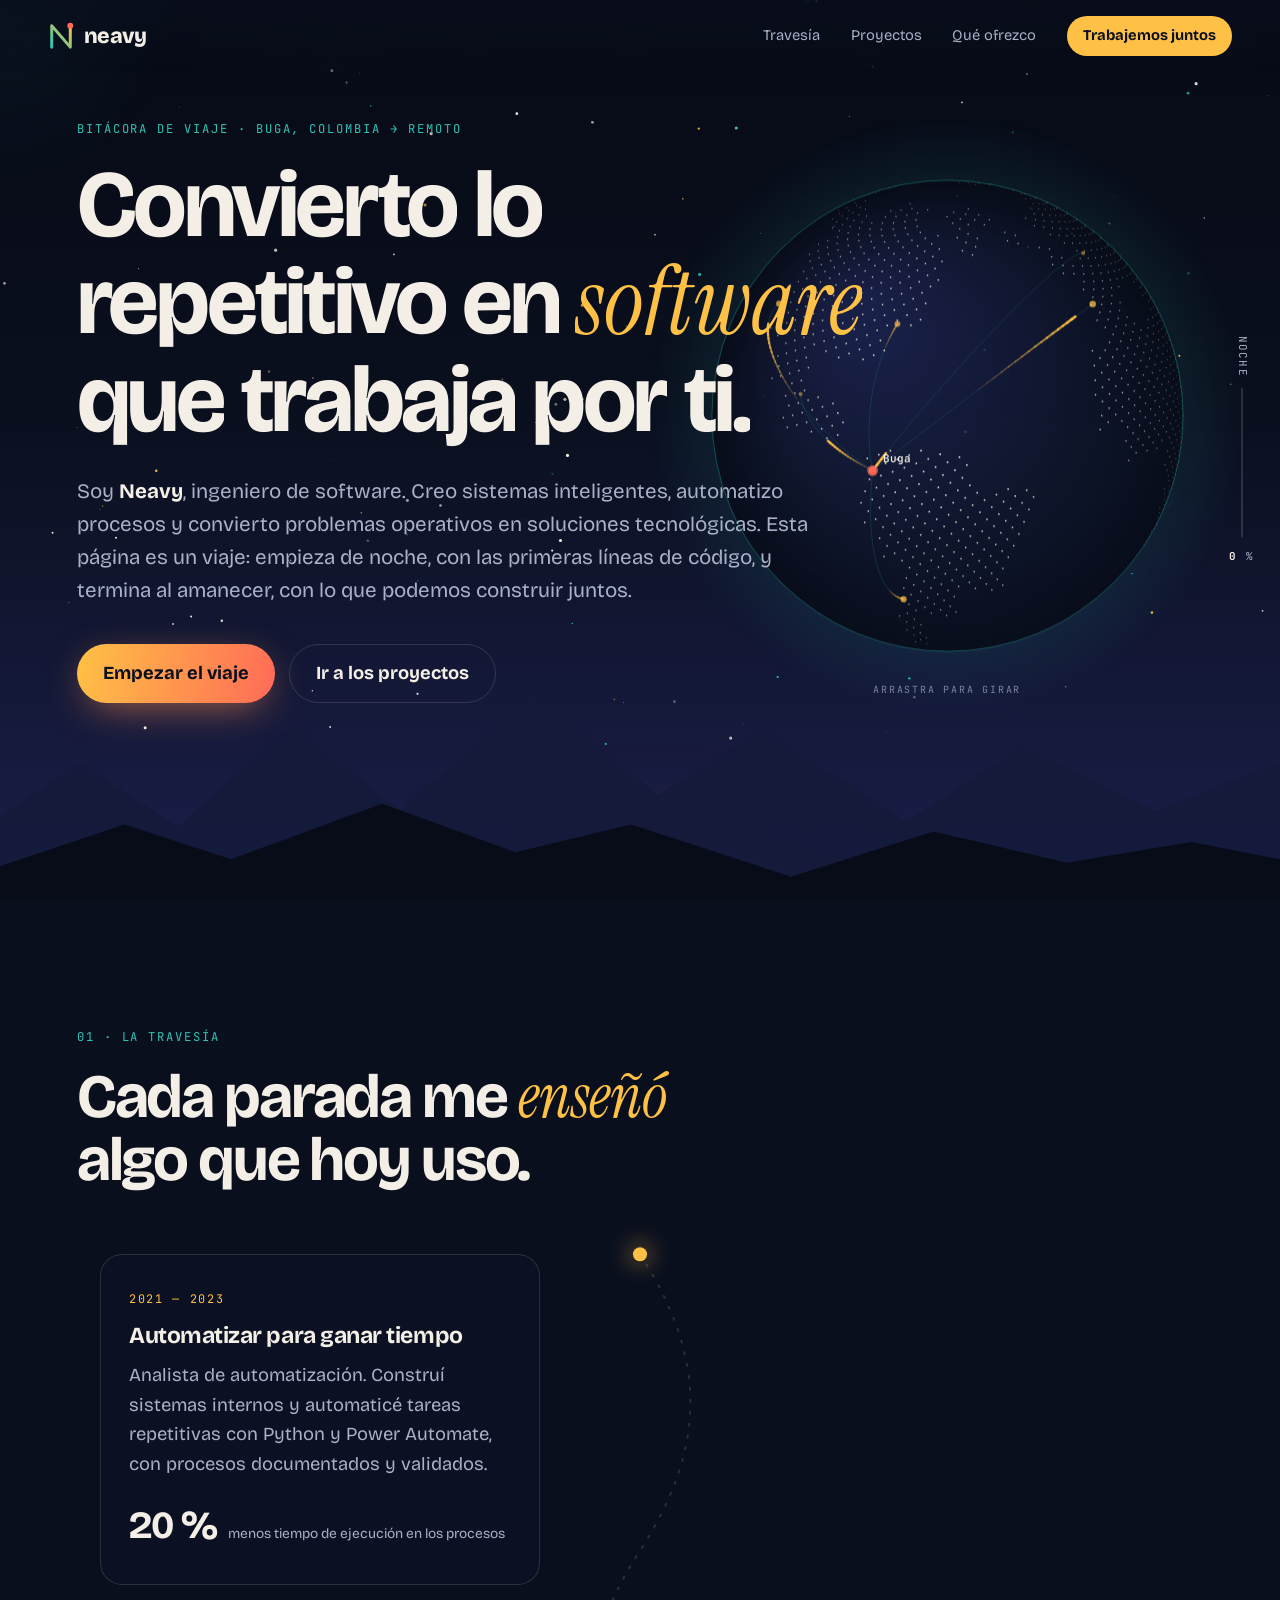
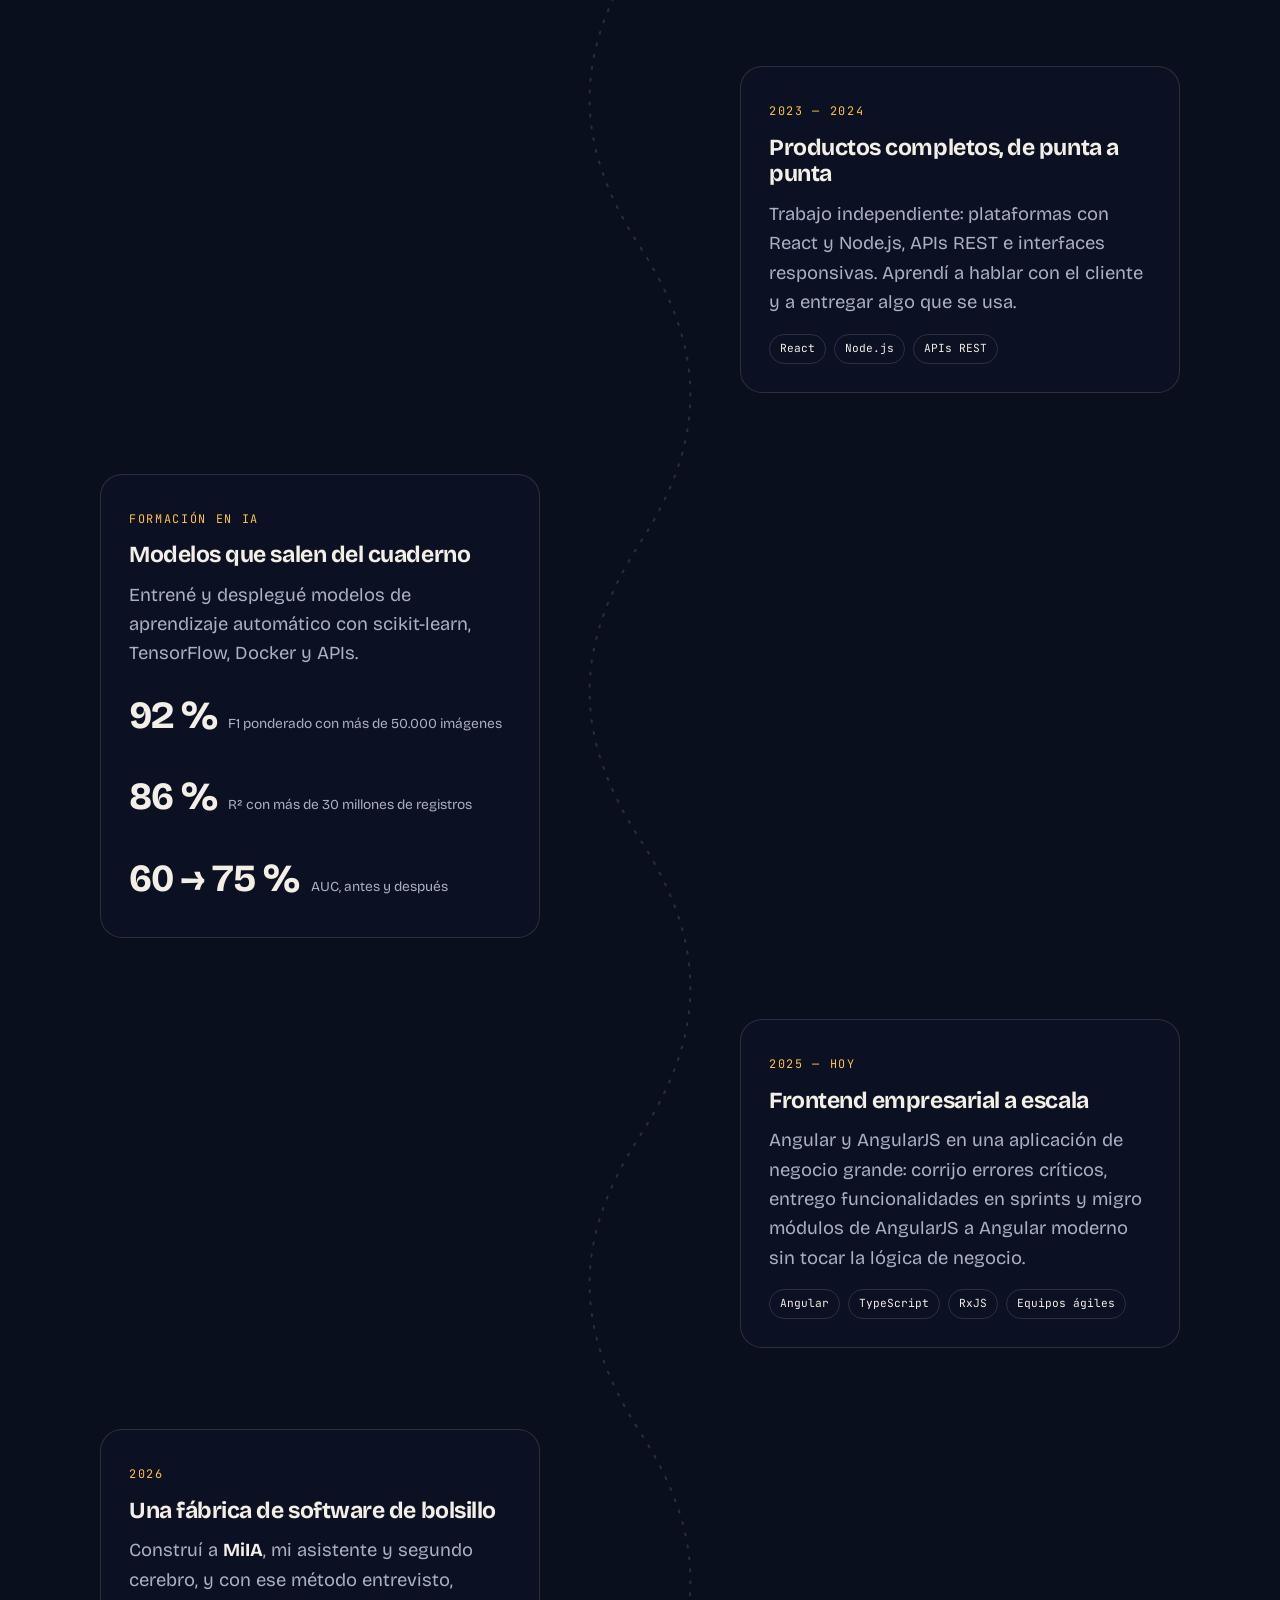
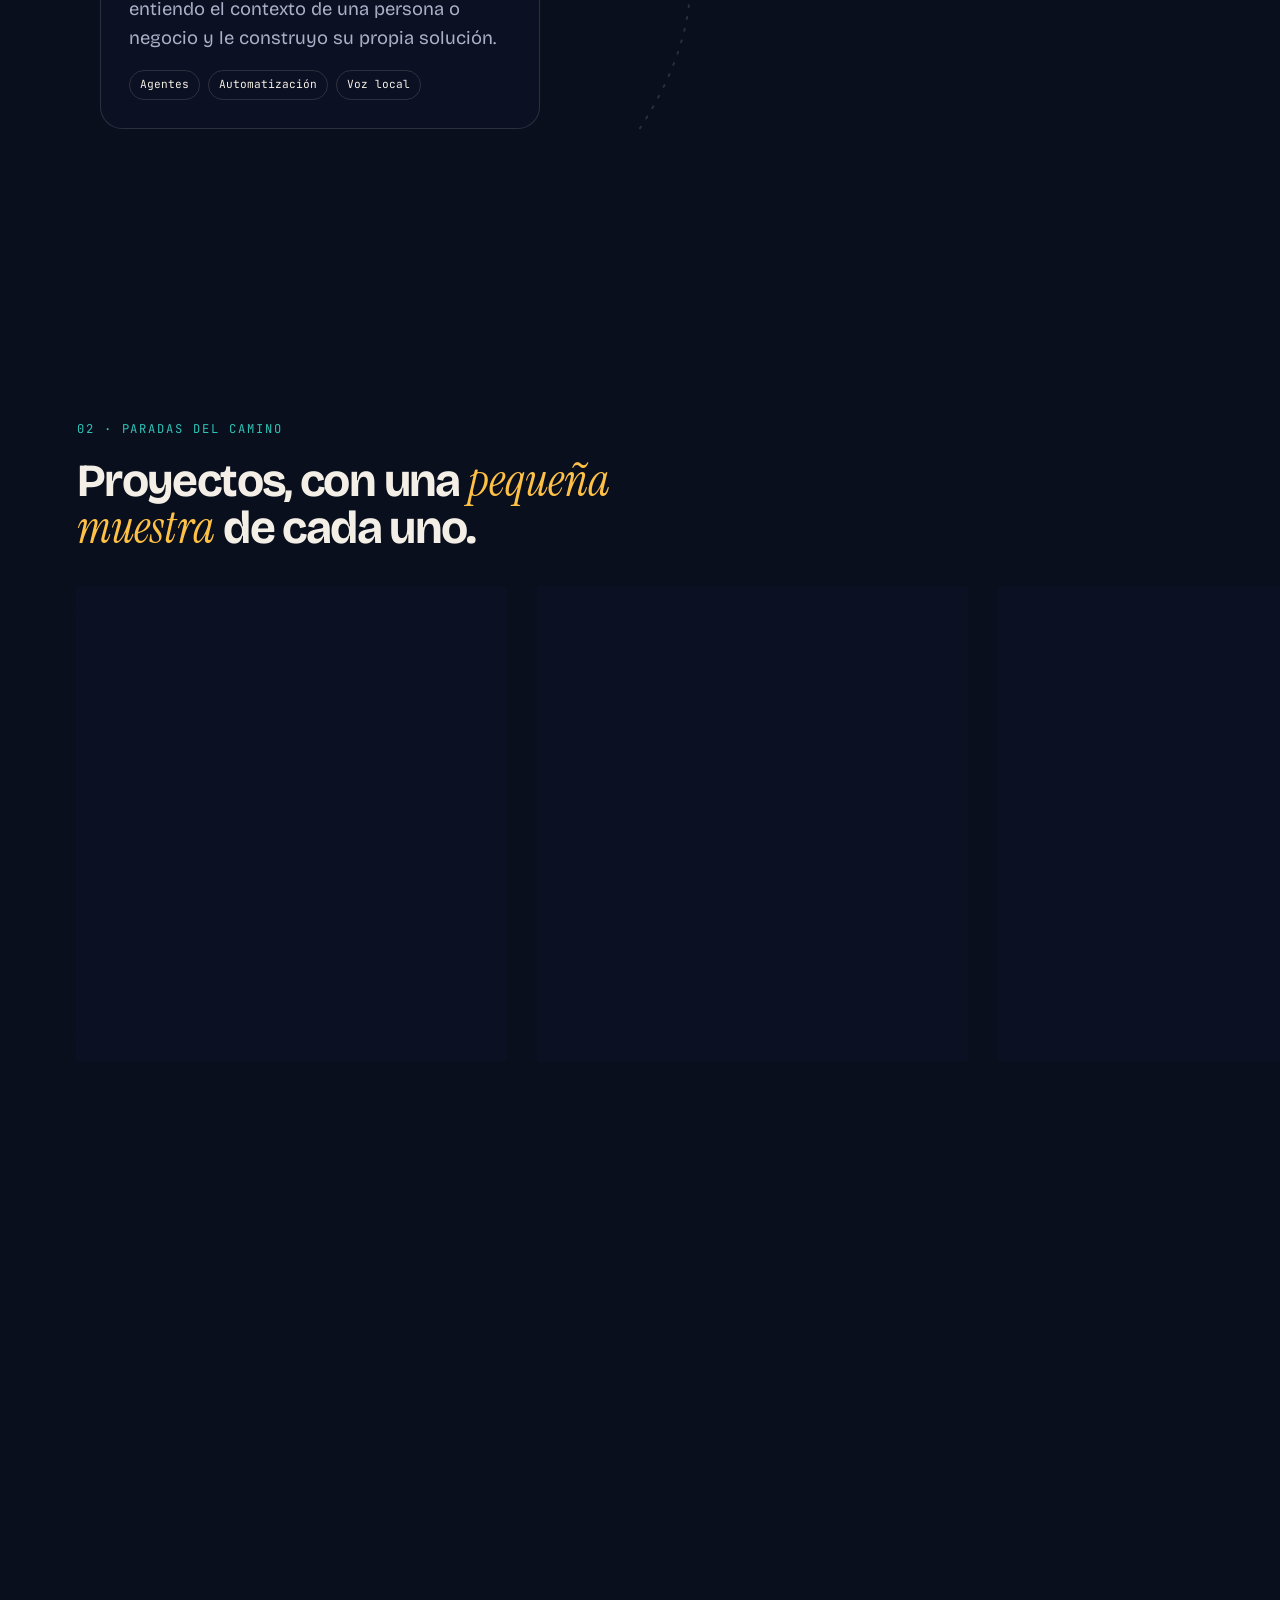
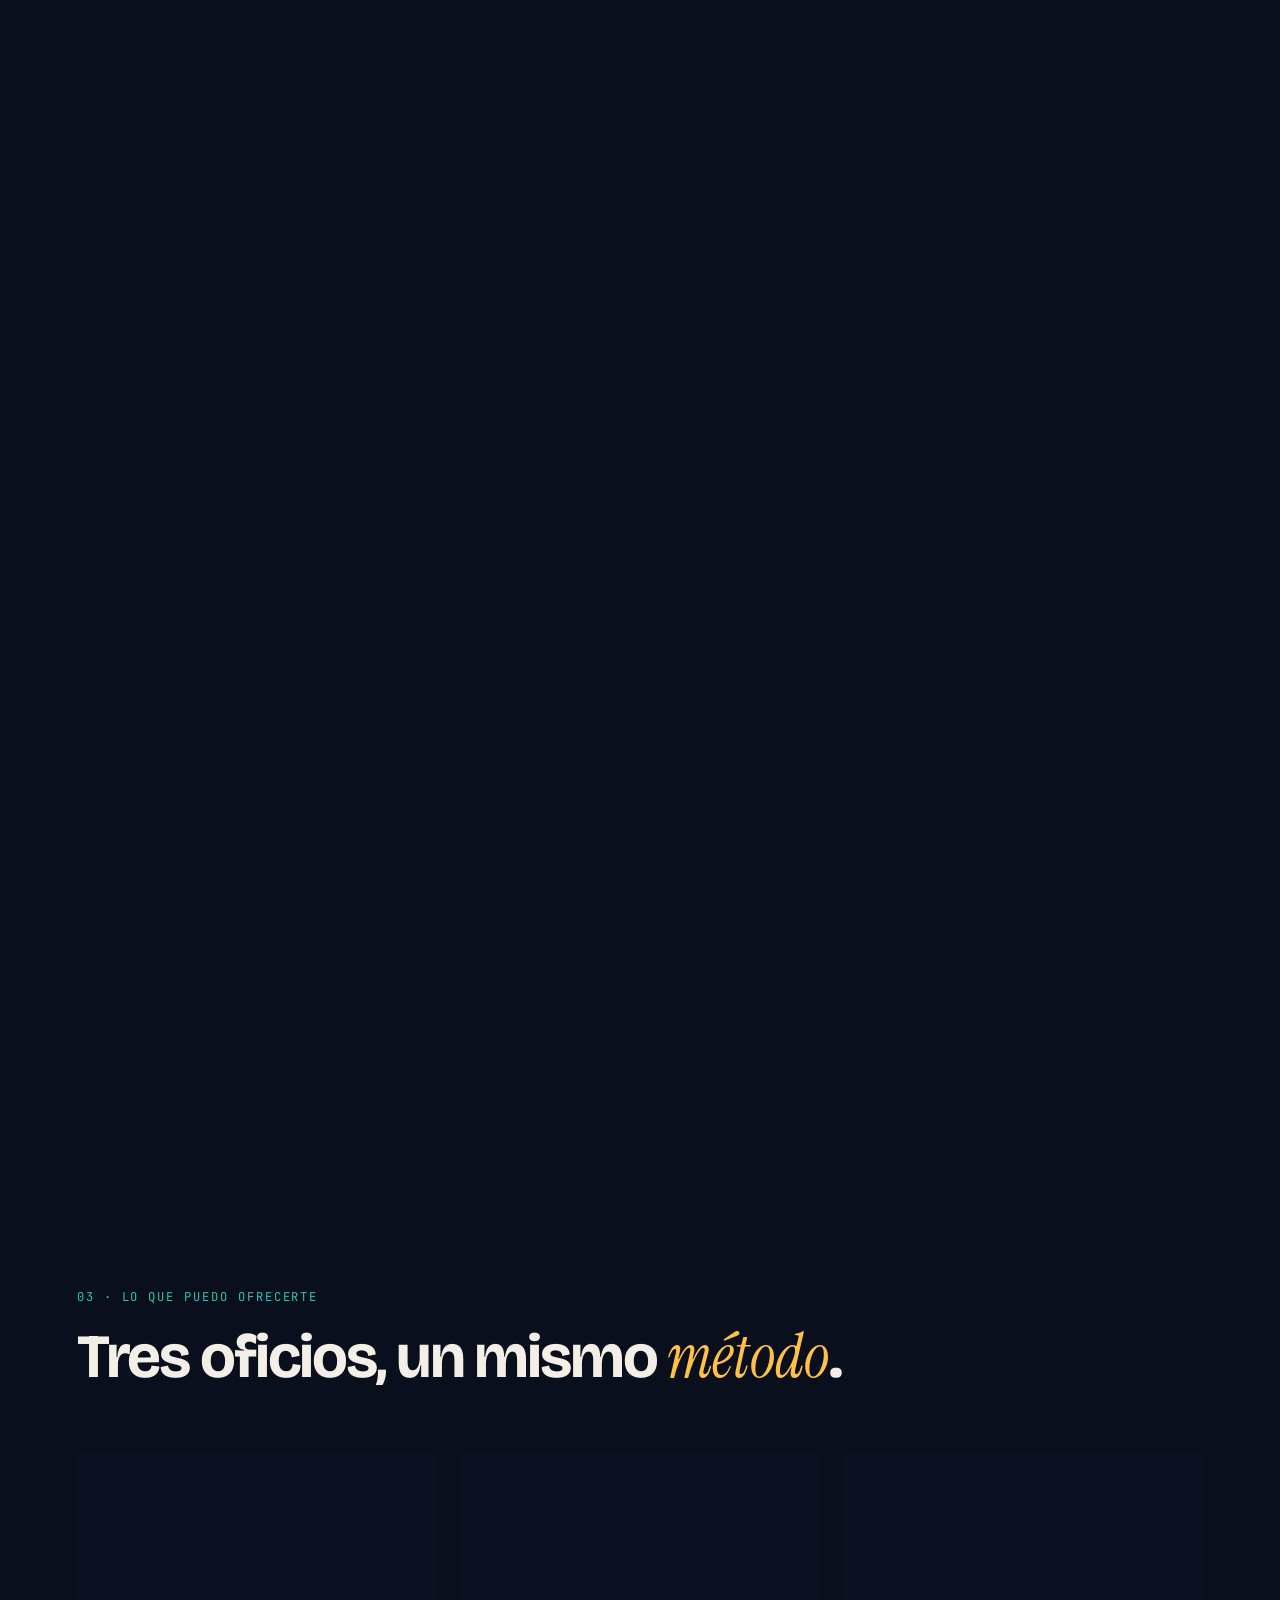
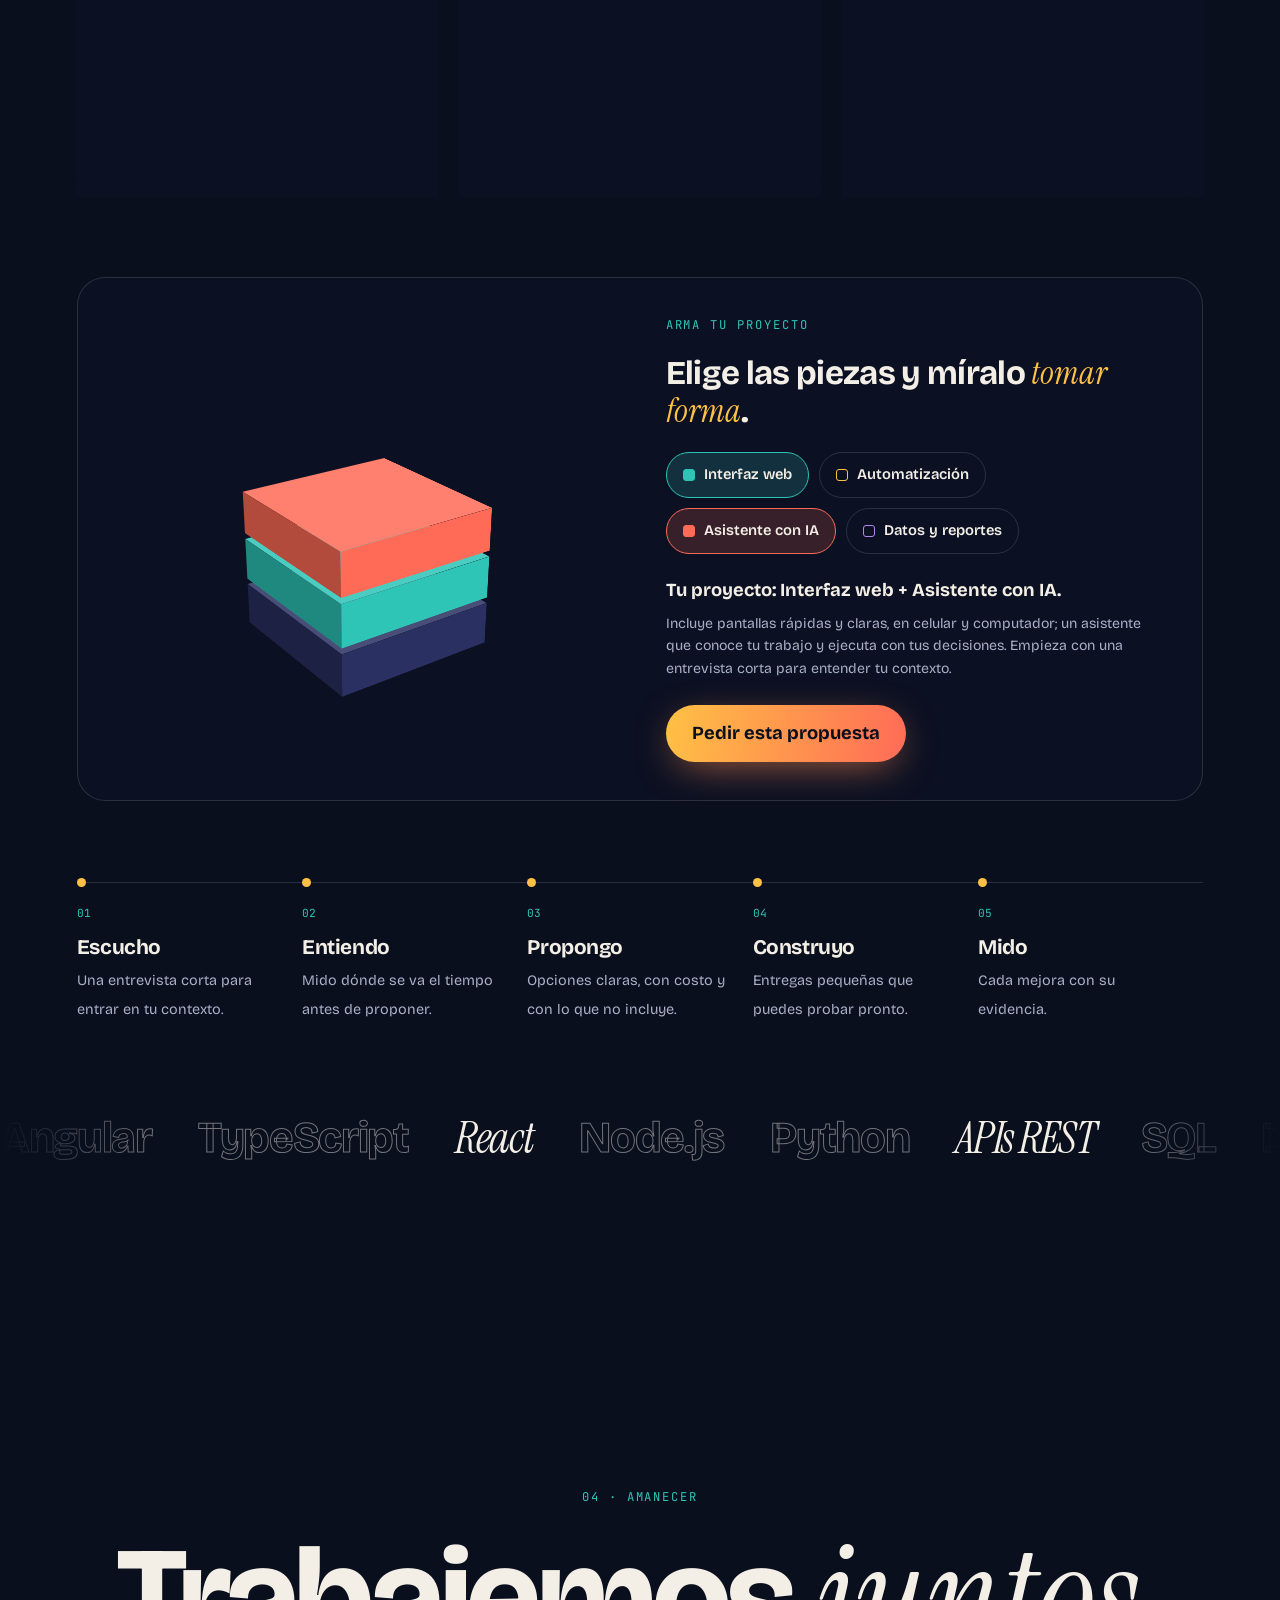
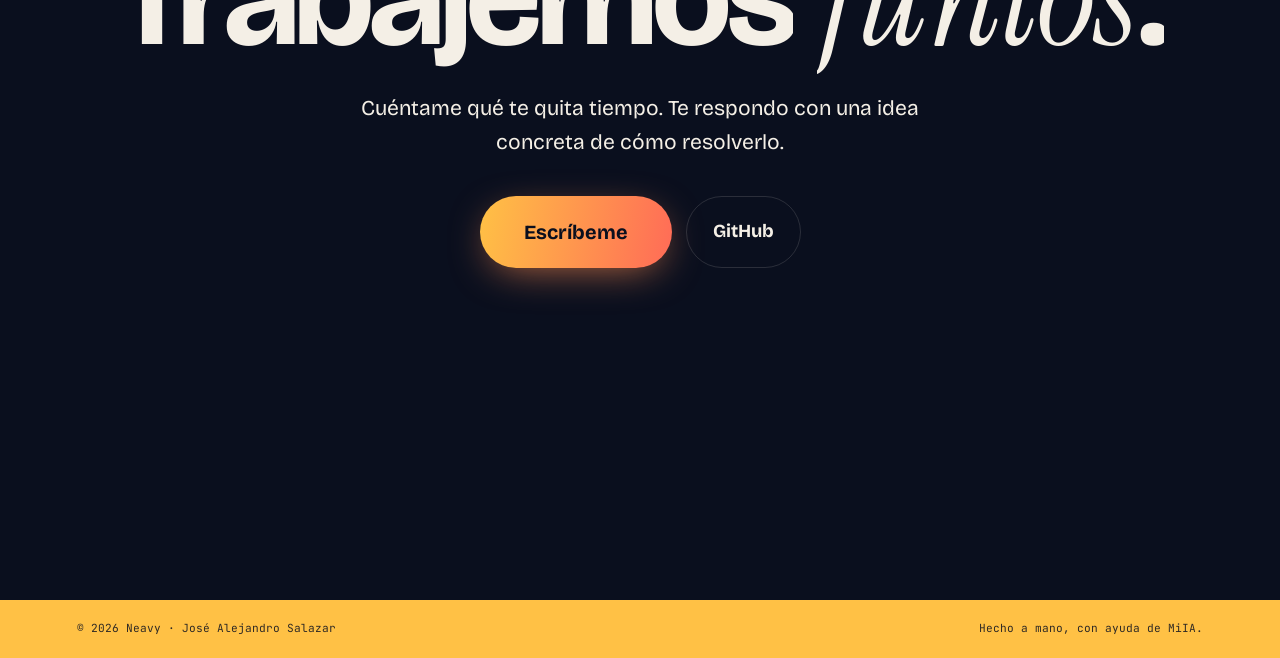
==== commit ebd112e4: "Inicio: propuesta de valor sin etiquetas de especialidad" ====
--- a/index.html
+++ b/index.html
@@ -4,7 +4,7 @@
 <meta charset="utf-8">
 <meta name="viewport" content="width=device-width, initial-scale=1">
 <title>Neavy · Ingeniero de software</title>
-<meta name="description" content="Portafolio de Neavy: frontend, automatización e IA aplicada. Un viaje de la noche al amanecer por sus proyectos.">
+<meta name="description" content="Neavy, ingeniero de software: sistemas inteligentes, automatización de procesos y soluciones tecnológicas para problemas operativos. Un viaje de la noche al amanecer por sus proyectos.">
 <link rel="preconnect" href="https://fonts.googleapis.com">
 <link rel="preconnect" href="https://fonts.gstatic.com" crossorigin>
 <link href="https://fonts.googleapis.com/css2?family=Bricolage+Grotesque:opsz,wght@12..96,300..800&family=Instrument+Serif:ital@0;1&family=JetBrains+Mono:wght@400;600&display=swap" rel="stylesheet">
@@ -54,7 +54,7 @@
   </div>
   <p class="eyebrow reveal">Bitácora de viaje · Buga, Colombia → remoto</p>
   <h1 class="hero__title" data-split>Convierto lo repetitivo en <em>software</em> que trabaja por ti.</h1>
-  <p class="hero__lead reveal">Soy <strong>Neavy</strong>, ingeniero de software. Frontend, automatización e IA aplicada.
+  <p class="hero__lead reveal">Soy <strong>Neavy</strong>, ingeniero de software. Creo sistemas inteligentes, automatizo procesos y convierto problemas operativos en soluciones tecnológicas.
     Esta página es un viaje: empieza de noche, con las primeras líneas de código, y termina al amanecer, con lo que podemos construir juntos.</p>
   <div class="hero__actions reveal">
     <a class="btn btn--sun magnetic" href="#travesia">Empezar el viaje</a>
--- a/styles.css
+++ b/styles.css
@@ -309,5 +309,5 @@
 @media (max-width: 820px) {
   .builder__hint { bottom: auto; top: 8px; white-space: nowrap; }
 }
-@media (max-height: 760px) { .hero__scroll { display: none; } }
+@media (max-height: 900px) { .hero__scroll { display: none; } }
 @media (min-width: 821px) and (max-width: 1100px) { .hero__globe { opacity: .6; right: -6vw; } }
